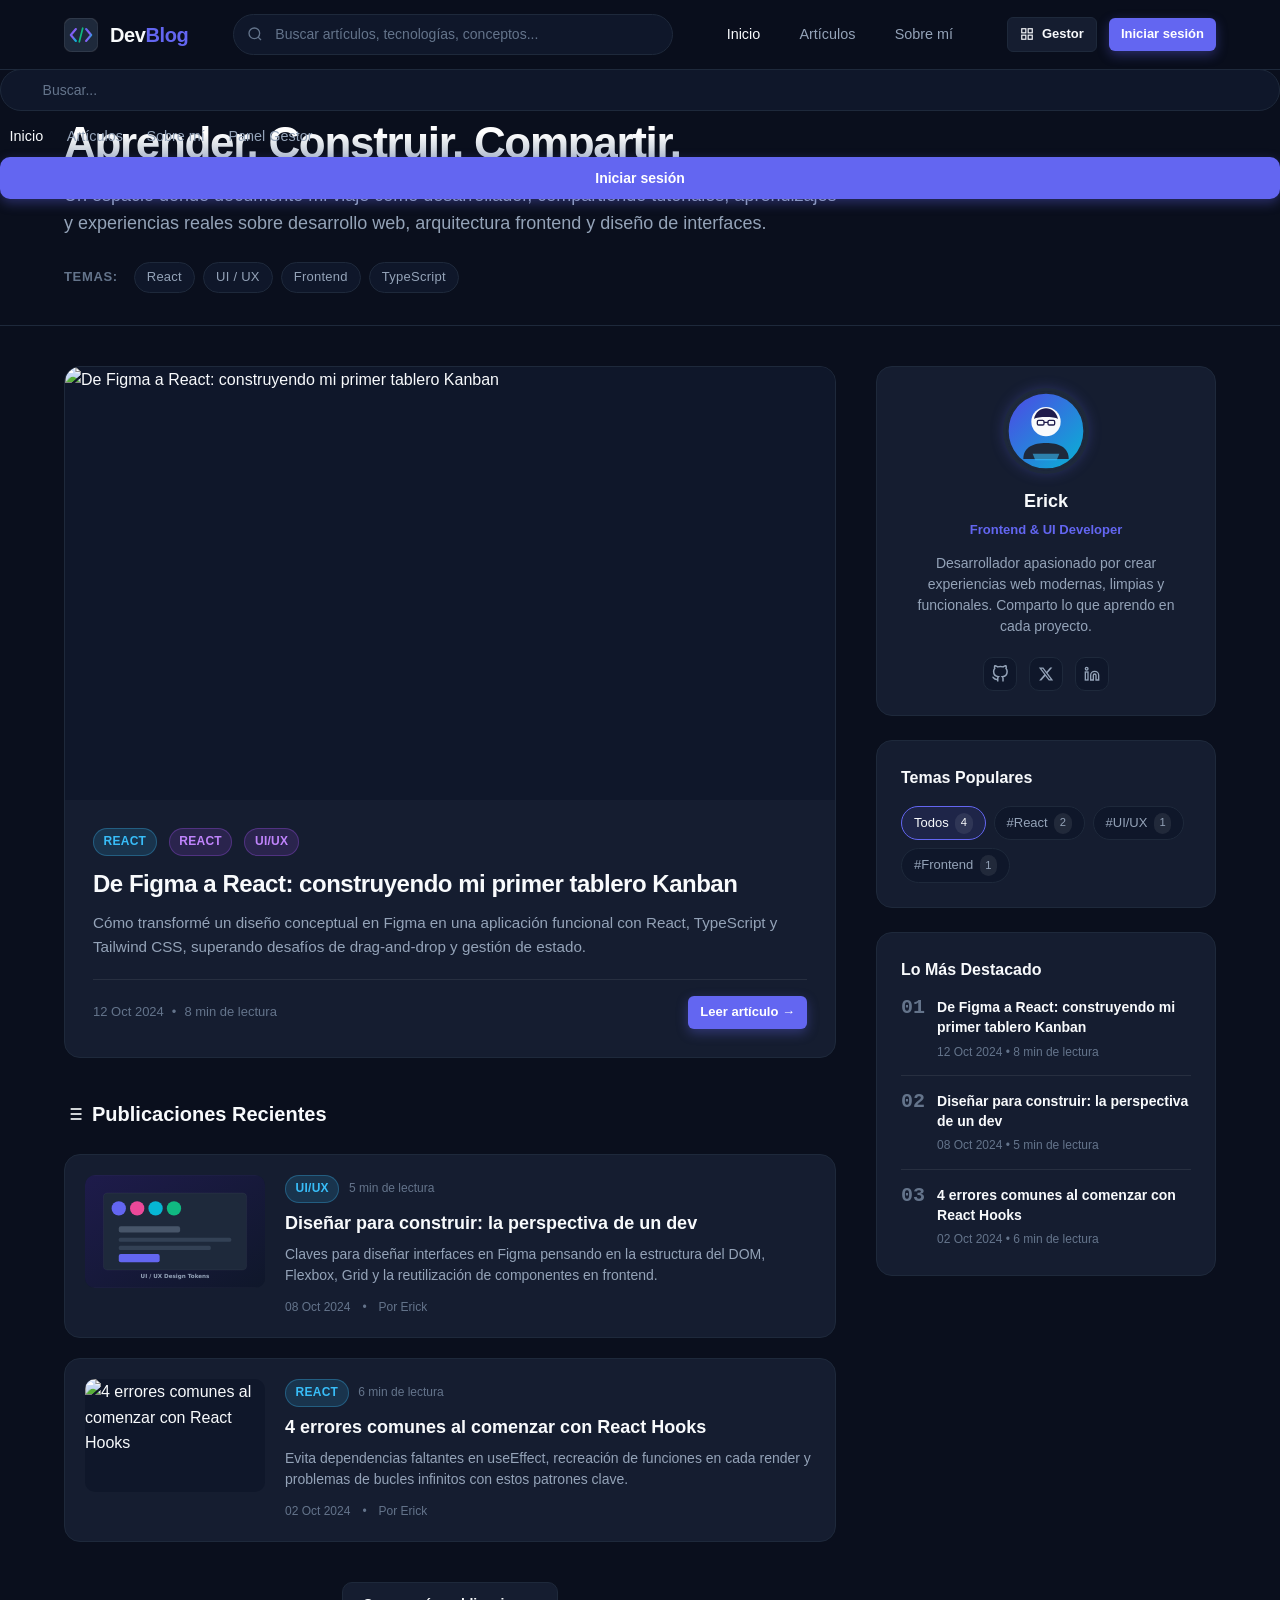
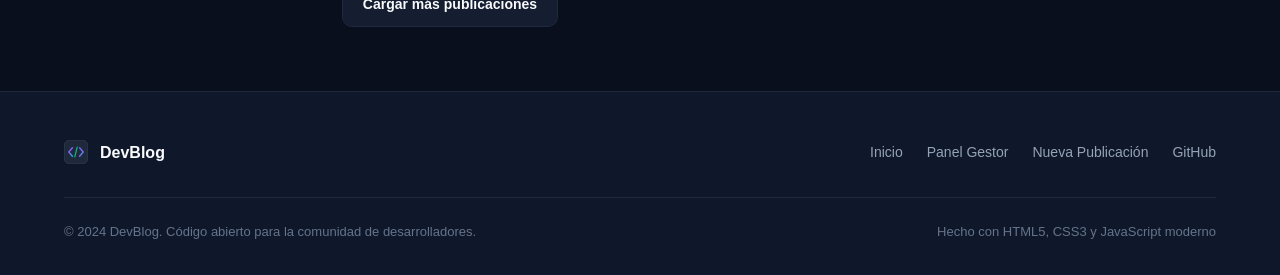
==== index.html @ f9d72a61 "feat: maquetado completo en HTML, CSS y JS de DevBlog (Feed, Post Detalle, Gestor Admin, Editor y Mo" ====
<!DOCTYPE html>
<html lang="es">
<head>
  <meta charset="UTF-8">
  <meta name="viewport" content="width=device-width, initial-scale=1.0">
  <title>DevBlog — Aprender. Construir. Compartir.</title>
  <meta name="description" content="Blog sobre desarrollo web moderno, React, UI/UX, TypeScript, CSS y tecnología.">
  <link rel="icon" type="image/svg+xml" href="assets/images/logo.svg">
  
  <!-- Estilos del Sistema de Diseño -->
  <link rel="stylesheet" href="css/style.css">
  <link rel="stylesheet" href="css/components.css">
  <link rel="stylesheet" href="css/blog.css">
</head>
<body>

  <!-- ==========================================================================
       HEADER / NAVEGACIÓN PRINCIPAL
       ========================================================================== -->
  <header class="site-header">
    <div class="container header-inner">
      <!-- Logo de DevBlog -->
      <a href="index.html" class="brand-logo">
        <img src="assets/images/logo.svg" alt="DevBlog Logo" class="brand-icon">
        <span class="brand-name">Dev<span class="brand-dot">Blog</span></span>
      </a>

      <!-- Barra de búsqueda central -->
      <div class="header-search">
        <div class="search-input-wrapper">
          <svg class="search-icon" width="16" height="16" viewBox="0 0 24 24" fill="none" stroke="currentColor" stroke-width="2">
            <circle cx="11" cy="11" r="8"></circle>
            <line x1="21" y1="21" x2="16.65" y2="16.65"></line>
          </svg>
          <input type="text" id="global-search" class="search-input" placeholder="Buscar artículos, tecnologías, conceptos...">
        </div>
      </div>

      <!-- Navegación & Acciones -->
      <nav class="header-nav">
        <a href="index.html" class="nav-link active">Inicio</a>
        <a href="#articulos" class="nav-link">Artículos</a>
        <a href="#sobre-mi" class="nav-link">Sobre mí</a>
      </nav>

      <div class="nav-cta">
        <a href="admin.html" class="btn btn-secondary btn-sm" title="Panel de Administración">
          <svg width="14" height="14" viewBox="0 0 24 24" fill="none" stroke="currentColor" stroke-width="2">
            <rect x="3" y="3" width="7" height="7"></rect>
            <rect x="14" y="3" width="7" height="7"></rect>
            <rect x="14" y="14" width="7" height="7"></rect>
            <rect x="3" y="14" width="7" height="7"></rect>
          </svg>
          <span>Gestor</span>
        </a>
        <button class="btn btn-primary btn-sm" onclick="openModal('auth-login-modal')">
          Iniciar sesión
        </button>
      </div>

      <!-- Botón móvil -->
      <button class="mobile-menu-btn" aria-label="Abrir menú">
        <svg width="24" height="24" viewBox="0 0 24 24" fill="none" stroke="currentColor" stroke-width="2">
          <line x1="3" y1="12" x2="21" y2="12"></line>
          <line x1="3" y1="6" x2="21" y2="6"></line>
          <line x1="3" y1="18" x2="21" y2="18"></line>
        </svg>
      </button>
    </div>

    <!-- Menú desplegable para móviles -->
    <div class="mobile-drawer">
      <div class="search-input-wrapper" style="margin-bottom: 0.75rem;">
        <input type="text" class="search-input" placeholder="Buscar...">
      </div>
      <a href="index.html" class="nav-link active">Inicio</a>
      <a href="#articulos" class="nav-link">Artículos</a>
      <a href="#sobre-mi" class="nav-link">Sobre mí</a>
      <a href="admin.html" class="nav-link">Panel Gestor</a>
      <button class="btn btn-primary" onclick="openModal('auth-login-modal')" style="width: 100%; margin-top: 0.5rem;">
        Iniciar sesión
      </button>
    </div>
  </header>

  <!-- ==========================================================================
       HERO BANNER
       ========================================================================== -->
  <section class="hero-section">
    <div class="container">
      <div class="hero-content">
        <h1 class="hero-title">Aprender. Construir. Compartir.</h1>
        <p class="hero-description">
          Un espacio donde documento mi viaje como desarrollador, compartiendo tutoriales, aprendizajes y experiencias reales sobre desarrollo web, arquitectura frontend y diseño de interfaces.
        </p>

        <!-- Filtros rápidos por tecnología -->
        <div class="hero-topics">
          <span class="hero-topics-label">Temas:</span>
          <button class="badge badge-tag hero-topic-btn" data-topic="React" onclick="filterByTopic('React')">React</button>
          <button class="badge badge-tag hero-topic-btn" data-topic="UI/UX" onclick="filterByTopic('UI/UX')">UI / UX</button>
          <button class="badge badge-tag hero-topic-btn" data-topic="Frontend" onclick="filterByTopic('Frontend')">Frontend</button>
          <button class="badge badge-tag hero-topic-btn" data-topic="TypeScript" onclick="filterByTopic('TypeScript')">TypeScript</button>
        </div>
      </div>
    </div>
  </section>

  <!-- ==========================================================================
       CONTENIDO PRINCIPAL: FEED Y SIDEBAR (2 COLUMNAS)
       ========================================================================== -->
  <main class="container">
    <div class="blog-layout">
      <!-- Columna Principal de Artículos -->
      <section class="blog-main" id="articulos">
        <!-- Contenedor del Artículo Destacado (Inyectado por JS) -->
        <div id="featured-container"></div>

        <!-- Encabezado de la lista -->
        <div class="section-header-row">
          <h2 class="section-title">
            <svg width="20" height="20" viewBox="0 0 24 24" fill="none" stroke="currentColor" stroke-width="2">
              <line x1="8" y1="6" x2="21" y2="6"></line>
              <line x1="8" y1="12" x2="21" y2="12"></line>
              <line x1="8" y1="18" x2="21" y2="18"></line>
              <line x1="3" y1="6" x2="3.01" y2="6"></line>
              <line x1="3" y1="12" x2="3.01" y2="12"></line>
              <line x1="3" y1="18" x2="3.01" y2="18"></line>
            </svg>
            Publicaciones Recientes
          </h2>
        </div>

        <!-- Grilla de Artículos (Inyectado por JS desde BlogStore) -->
        <div class="posts-grid" id="posts-container">
          <!-- Renderizado dinámico -->
        </div>

        <!-- Botón para cargar más -->
        <div class="load-more-wrapper">
          <button class="btn btn-secondary" id="btn-load-more">
            Cargar más publicaciones
          </button>
        </div>
      </section>

      <!-- Sidebar Lateral -->
      <aside class="sidebar">
        <!-- Tarjeta de Perfil / Sobre el Autor -->
        <div class="card author-card" id="sobre-mi">
          <div class="author-avatar-wrapper">
            <img src="assets/images/avatar.svg" alt="Avatar de Erick" class="author-avatar">
          </div>
          <h3 class="author-name">Erick</h3>
          <span class="author-role">Frontend & UI Developer</span>
          <p class="author-bio">
            Desarrollador apasionado por crear experiencias web modernas, limpias y funcionales. Comparto lo que aprendo en cada proyecto.
          </p>
          <div class="author-socials">
            <a href="https://github.com/Z3K-Erick" target="_blank" rel="noopener" class="social-link" title="GitHub">
              <svg width="18" height="18" viewBox="0 0 24 24" fill="none" stroke="currentColor" stroke-width="2">
                <path d="M9 19c-5 1.5-5-2.5-7-3m14 6v-3.87a3.37 3.37 0 0 0-.94-2.61c3.14-.35 6.44-1.54 6.44-7A5.44 5.44 0 0 0 20 4.77 5.07 5.07 0 0 0 19.91 1S18.73.65 16 2.48a13.38 13.38 0 0 0-7 0C6.27.65 5.09 1 5.09 1A5.07 5.07 0 0 0 5 4.77a5.44 5.44 0 0 0-1.5 3.78c0 5.42 3.3 6.61 6.44 7A3.37 3.37 0 0 0 9 18.13V22"></path>
              </svg>
            </a>
            <a href="https://twitter.com" target="_blank" rel="noopener" class="social-link" title="Twitter / X">
              <svg width="16" height="16" viewBox="0 0 24 24" fill="currentColor">
                <path d="M18.244 2.25h3.308l-7.227 8.26 8.502 11.24H16.17l-5.214-6.817L4.99 21.75H1.68l7.73-8.835L1.254 2.25H8.08l4.713 6.231zm-1.161 17.52h1.833L7.084 4.126H5.117z"/>
              </svg>
            </a>
            <a href="https://linkedin.com" target="_blank" rel="noopener" class="social-link" title="LinkedIn">
              <svg width="16" height="16" viewBox="0 0 24 24" fill="none" stroke="currentColor" stroke-width="2">
                <path d="M16 8a6 6 0 0 1 6 6v7h-4v-7a2 2 0 0 0-2-2 2 2 0 0 0-2 2v7h-4v-7a6 6 0 0 1 6-6z"></path>
                <rect x="2" y="9" width="4" height="12"></rect>
                <circle cx="4" cy="4" r="2"></circle>
              </svg>
            </a>
          </div>
        </div>

        <!-- Tarjeta de Temas Populares -->
        <div class="card">
          <h3 class="section-title" style="font-size: 1rem; margin-bottom: 1rem;">
            Temas Populares
          </h3>
          <div class="tag-cloud" id="popular-tags-cloud">
            <!-- Inyectado por JS -->
          </div>
        </div>

        <!-- Tarjeta de Posts Más Leídos -->
        <div class="card">
          <h3 class="section-title" style="font-size: 1rem; margin-bottom: 1rem;">
            Lo Más Destacado
          </h3>
          <div class="popular-list" id="popular-posts-list">
            <!-- Inyectado por JS -->
          </div>
        </div>
      </aside>
    </div>
  </main>

  <!-- ==========================================================================
       MODAL: INICIAR SESIÓN (Top right en mockup)
       ========================================================================== -->
  <div class="modal-overlay" id="auth-login-modal">
    <div class="modal-card">
      <div class="modal-header">
        <h3 class="modal-title">
          <svg width="18" height="18" viewBox="0 0 24 24" fill="none" stroke="currentColor" stroke-width="2">
            <path d="M20 21v-2a4 4 0 0 0-4-4H8a4 4 0 0 0-4 4v2"></path>
            <circle cx="12" cy="7" r="4"></circle>
          </svg>
          Iniciar Sesión
        </h3>
        <button class="modal-close" data-close-modal aria-label="Cerrar">✕</button>
      </div>
      <form onsubmit="event.preventDefault(); showToast('Sesión iniciada como Erick', 'success'); closeModal('auth-login-modal');">
        <div class="modal-body">
          <div class="form-group">
            <label class="form-label" for="login-email">Correo Electrónico</label>
            <input type="email" id="login-email" class="form-input" placeholder="tu@email.com" value="erick@devblog.io" required>
          </div>
          <div class="form-group">
            <label class="form-label" for="login-pass">Contraseña</label>
            <input type="password" id="login-pass" class="form-input" placeholder="••••••••" value="password123" required>
          </div>
        </div>
        <div class="modal-footer">
          <button type="button" class="btn btn-ghost" data-close-modal>Cancelar</button>
          <button type="submit" class="btn btn-primary">Ingresar al Blog</button>
        </div>
      </form>
    </div>
  </div>

  <!-- ==========================================================================
       FOOTER
       ========================================================================== -->
  <footer class="site-footer">
    <div class="container footer-inner">
      <div class="footer-top">
        <div class="footer-brand">
          <img src="assets/images/logo.svg" alt="DevBlog Logo" width="24" height="24">
          <span>DevBlog</span>
        </div>
        <div class="footer-links">
          <a href="index.html">Inicio</a>
          <a href="admin.html">Panel Gestor</a>
          <a href="editor.html">Nueva Publicación</a>
          <a href="https://github.com/Z3K-Erick/DevBlog" target="_blank" rel="noopener">GitHub</a>
        </div>
      </div>
      <div class="footer-bottom">
        <span>© 2024 DevBlog. Código abierto para la comunidad de desarrolladores.</span>
        <span>Hecho con HTML5, CSS3 y JavaScript moderno</span>
      </div>
    </div>
  </footer>

  <!-- Scripts -->
  <script src="js/store.js"></script>
  <script src="js/main.js"></script>
</body>
</html>
---- css/style.css ----
/* ==========================================================================
   DevBlog - Global Styles & Design System
   Inspirado en el diseño Figma de DevBlog (Dark UI moderno para desarrolladores)
   ========================================================================== */

:root {
  /* Paleta de colores Dark Theme (Figma) */
  --bg-body: #0a0f1d;
  --bg-surface: #0f172a;
  --bg-card: #151d30;
  --bg-card-hover: #1c263f;
  --bg-card-subtle: #111827;
  --bg-input: #0b1120;

  /* Bordes y separadores */
  --border-color: #1e293b;
  --border-subtle: rgba(255, 255, 255, 0.08);
  --border-focus: #6366f1;

  /* Tipografía y textos */
  --text-primary: #f8fafc;
  --text-secondary: #94a3b8;
  --text-muted: #64748b;
  --text-disabled: #475569;

  /* Acentos de marca */
  --primary: #6366f1;           /* Indigo vibrante */
  --primary-hover: #4f46e5;
  --primary-gradient: linear-gradient(135deg, #6366f1 0%, #8b5cf6 50%, #06b6d4 100%);
  --primary-subtle: rgba(99, 102, 241, 0.12);
  --primary-glow: rgba(99, 102, 241, 0.25);

  /* Acentos complementarios */
  --accent-cyan: #06b6d4;
  --accent-emerald: #10b981;
  --accent-amber: #f59e0b;
  --accent-rose: #f43f5e;
  --accent-purple: #a855f7;

  /* Sombras y elevaciones */
  --shadow-sm: 0 1px 2px 0 rgba(0, 0, 0, 0.4);
  --shadow-md: 0 4px 6px -1px rgba(0, 0, 0, 0.5), 0 2px 4px -2px rgba(0, 0, 0, 0.5);
  --shadow-lg: 0 10px 15px -3px rgba(0, 0, 0, 0.6), 0 4px 6px -4px rgba(0, 0, 0, 0.6);
  --shadow-glow: 0 0 25px -5px rgba(99, 102, 241, 0.3);

  /* Radios */
  --radius-sm: 6px;
  --radius-md: 10px;
  --radius-lg: 16px;
  --radius-full: 9999px;

  /* Transiciones */
  --transition: all 0.2s cubic-bezier(0.4, 0, 0.2, 1);
  --transition-slow: all 0.3s cubic-bezier(0.4, 0, 0.2, 1);

  /* Layout */
  --max-width: 1200px;
  --header-height: 70px;
  --font-sans: 'Inter', -apple-system, BlinkMacSystemFont, 'Segoe UI', Roboto, Helvetica, Arial, sans-serif;
  --font-mono: 'JetBrains Mono', 'Fira Code', Menlo, Consolas, monospace;
}

/* Reset básico */
*, *::before, *::after {
  box-sizing: border-box;
  margin: 0;
  padding: 0;
}

html {
  font-size: 16px;
  scroll-behavior: smooth;
  -webkit-font-smoothing: antialiased;
  -moz-osx-font-smoothing: grayscale;
}

body {
  min-height: 100vh;
  background-color: var(--bg-body);
  color: var(--text-primary);
  font-family: var(--font-sans);
  line-height: 1.6;
  display: flex;
  flex-direction: column;
  overflow-x: hidden;
}

/* Enlaces */
a {
  color: inherit;
  text-decoration: none;
  transition: var(--transition);
}

a:hover {
  color: var(--primary);
}

img, svg {
  display: block;
  max-width: 100%;
}

button, input, textarea, select {
  font: inherit;
  color: inherit;
  background: none;
  border: none;
  outline: none;
}

/* Contenedor principal */
.container {
  width: 100%;
  max-width: var(--max-width);
  margin-left: auto;
  margin-right: auto;
  padding-left: 1.5rem;
  padding-right: 1.5rem;
}

/* ==========================================================================
   HEADER / NAVBAR
   ========================================================================== */
.site-header {
  position: sticky;
  top: 0;
  z-index: 100;
  height: var(--header-height);
  background-color: rgba(10, 15, 29, 0.85);
  backdrop-filter: blur(12px);
  -webkit-backdrop-filter: blur(12px);
  border-bottom: 1px solid var(--border-color);
  transition: var(--transition);
}

.header-inner {
  display: flex;
  align-items: center;
  justify-content: space-between;
  height: 100%;
  gap: 1.5rem;
}

/* Logo */
.brand-logo {
  display: flex;
  align-items: center;
  gap: 0.75rem;
  font-weight: 700;
  font-size: 1.25rem;
  color: var(--text-primary);
  text-decoration: none;
}

.brand-icon {
  width: 34px;
  height: 34px;
}

.brand-name {
  letter-spacing: -0.02em;
}

.brand-dot {
  color: var(--primary);
}

/* Barra de búsqueda central en el header */
.header-search {
  flex: 1;
  max-width: 440px;
  position: relative;
}

.search-input-wrapper {
  position: relative;
  display: flex;
  align-items: center;
}

.search-icon {
  position: absolute;
  left: 14px;
  color: var(--text-muted);
  pointer-events: none;
}

.search-input {
  width: 100%;
  padding: 0.55rem 1rem 0.55rem 2.6rem;
  background-color: var(--bg-surface);
  border: 1px solid var(--border-color);
  border-radius: var(--radius-full);
  color: var(--text-primary);
  font-size: 0.875rem;
  transition: var(--transition);
}

.search-input:focus {
  border-color: var(--primary);
  background-color: var(--bg-card);
  box-shadow: 0 0 0 3px var(--primary-subtle);
}

.search-input::placeholder {
  color: var(--text-muted);
}

/* Navegación y acciones */
.header-nav {
  display: flex;
  align-items: center;
  gap: 1.25rem;
}

.nav-link {
  font-size: 0.9rem;
  font-weight: 500;
  color: var(--text-secondary);
  padding: 0.4rem 0.6rem;
  border-radius: var(--radius-sm);
}

.nav-link:hover, .nav-link.active {
  color: var(--text-primary);
}

.nav-cta {
  display: flex;
  align-items: center;
  gap: 0.75rem;
}

/* Menú móvil */
.mobile-menu-btn {
  display: none;
  background: transparent;
  color: var(--text-primary);
  cursor: pointer;
  padding: 0.4rem;
}

/* ==========================================================================
   FOOTER
   ========================================================================== */
.site-footer {
  margin-top: auto;
  border-top: 1px solid var(--border-color);
  background-color: var(--bg-surface);
  padding: 3rem 0 2rem;
  color: var(--text-secondary);
}

.footer-inner {
  display: flex;
  flex-direction: column;
  gap: 2rem;
}

.footer-top {
  display: flex;
  justify-content: space-between;
  align-items: center;
  flex-wrap: wrap;
  gap: 1.5rem;
}

.footer-brand {
  display: flex;
  align-items: center;
  gap: 0.75rem;
  font-weight: 700;
  color: var(--text-primary);
}

.footer-links {
  display: flex;
  gap: 1.5rem;
  font-size: 0.875rem;
}

.footer-bottom {
  display: flex;
  justify-content: space-between;
  align-items: center;
  padding-top: 1.5rem;
  border-top: 1px solid var(--border-subtle);
  font-size: 0.8125rem;
  color: var(--text-muted);
}

/* ==========================================================================
   RESPONSIVE NAVBAR
   ========================================================================== */
@media (max-width: 768px) {
  .header-search {
    display: none; /* Se oculta o se traslada a móvil */
  }

  .header-nav {
    display: none;
  }

  .mobile-menu-btn {
    display: block;
  }

  .mobile-drawer {
    display: none;
    position: fixed;
    top: var(--header-height);
    left: 0;
    right: 0;
    background-color: var(--bg-surface);
    border-bottom: 1px solid var(--border-color);
    padding: 1.5rem;
    flex-direction: column;
    gap: 1rem;
    box-shadow: var(--shadow-lg);
  }

  .mobile-drawer.is-open {
    display: flex;
  }
}
---- css/components.css ----
/* ==========================================================================
   DevBlog - UI Components
   Botones, Badges, Modales, Tarjetas, Formularios y Tablas
   ========================================================================== */

/* ==========================================================================
   BOTONES
   ========================================================================== */
.btn {
  display: inline-flex;
  align-items: center;
  justify-content: center;
  gap: 0.5rem;
  padding: 0.625rem 1.25rem;
  border-radius: var(--radius-md);
  font-size: 0.875rem;
  font-weight: 600;
  cursor: pointer;
  white-space: nowrap;
  user-select: none;
  transition: var(--transition);
  text-decoration: none;
}

.btn:active {
  transform: translateY(1px);
}

.btn:disabled, .btn.disabled {
  opacity: 0.5;
  cursor: not-allowed;
  pointer-events: none;
}

/* Primario (Indigo / Púrpura Figma) */
.btn-primary {
  background: var(--primary);
  color: #ffffff;
  box-shadow: 0 4px 12px rgba(99, 102, 241, 0.35);
}

.btn-primary:hover {
  background: var(--primary-hover);
  color: #ffffff;
  box-shadow: 0 6px 16px rgba(99, 102, 241, 0.5);
}

/* Secundario / Superficie */
.btn-secondary {
  background: var(--bg-card);
  color: var(--text-primary);
  border: 1px solid var(--border-color);
}

.btn-secondary:hover {
  background: var(--bg-card-hover);
  border-color: var(--text-muted);
}

/* Fantasma / Ghost */
.btn-ghost {
  background: transparent;
  color: var(--text-secondary);
}

.btn-ghost:hover {
  background: rgba(255, 255, 255, 0.05);
  color: var(--text-primary);
}

/* Peligro / Eliminar */
.btn-danger {
  background: #dc2626;
  color: #ffffff;
}

.btn-danger:hover {
  background: #b91c1c;
  box-shadow: 0 4px 12px rgba(220, 38, 38, 0.3);
}

/* Tamaños */
.btn-sm {
  padding: 0.375rem 0.75rem;
  font-size: 0.8125rem;
  border-radius: var(--radius-sm);
}

.btn-lg {
  padding: 0.875rem 1.75rem;
  font-size: 1rem;
  border-radius: var(--radius-md);
}

.btn-icon {
  width: 36px;
  height: 36px;
  padding: 0;
  border-radius: var(--radius-md);
}

/* ==========================================================================
   BADGES & CHIPS
   ========================================================================== */
.badge {
  display: inline-flex;
  align-items: center;
  gap: 0.35rem;
  padding: 0.2rem 0.6rem;
  border-radius: var(--radius-full);
  font-size: 0.75rem;
  font-weight: 600;
  letter-spacing: 0.02em;
  text-transform: uppercase;
}

.badge-react {
  background: rgba(56, 189, 248, 0.15);
  color: #38bdf8;
  border: 1px solid rgba(56, 189, 248, 0.3);
}

.badge-ui {
  background: rgba(168, 85, 247, 0.15);
  color: #c084fc;
  border: 1px solid rgba(168, 85, 247, 0.3);
}

.badge-frontend {
  background: rgba(16, 185, 129, 0.15);
  color: #34d399;
  border: 1px solid rgba(16, 185, 129, 0.3);
}

.badge-tag {
  background: var(--bg-surface);
  color: var(--text-secondary);
  border: 1px solid var(--border-color);
  text-transform: none;
  font-weight: 500;
  font-size: 0.8125rem;
  padding: 0.25rem 0.75rem;
  transition: var(--transition);
}

.badge-tag:hover {
  color: var(--text-primary);
  border-color: var(--primary);
  background: var(--primary-subtle);
}

/* Estados de publicación */
.status-pill {
  display: inline-flex;
  align-items: center;
  gap: 0.375rem;
  padding: 0.2rem 0.625rem;
  border-radius: var(--radius-full);
  font-size: 0.75rem;
  font-weight: 600;
}

.status-pill::before {
  content: '';
  width: 6px;
  height: 6px;
  border-radius: 50%;
}

.status-published {
  background: rgba(16, 185, 129, 0.12);
  color: #34d399;
  border: 1px solid rgba(16, 185, 129, 0.25);
}

.status-published::before {
  background: #10b981;
}

.status-draft {
  background: rgba(245, 158, 11, 0.12);
  color: #fbbf24;
  border: 1px solid rgba(245, 158, 11, 0.25);
}

.status-draft::before {
  background: #f59e0b;
}

/* ==========================================================================
   FORM CONTROLS & INPUTS
   ========================================================================== */
.form-group {
  display: flex;
  flex-direction: column;
  gap: 0.5rem;
  margin-bottom: 1.25rem;
}

.form-label {
  font-size: 0.875rem;
  font-weight: 600;
  color: var(--text-primary);
}

.form-input, .form-select, .form-textarea {
  width: 100%;
  padding: 0.65rem 0.875rem;
  background-color: var(--bg-surface);
  border: 1px solid var(--border-color);
  border-radius: var(--radius-md);
  color: var(--text-primary);
  font-size: 0.875rem;
  transition: var(--transition);
}

.form-input:focus, .form-select:focus, .form-textarea:focus {
  border-color: var(--primary);
  background-color: var(--bg-input);
  box-shadow: 0 0 0 3px var(--primary-subtle);
}

.form-input::placeholder, .form-textarea::placeholder {
  color: var(--text-muted);
}

.form-hint {
  font-size: 0.75rem;
  color: var(--text-muted);
}

.form-row {
  display: grid;
  grid-template-columns: repeat(auto-fit, minmax(240px, 1fr));
  gap: 1rem;
}

/* Selector estilizado */
.form-select {
  appearance: none;
  background-image: url("data:image/svg+xml;charset=UTF-8,%3csvg xmlns='http://www.w3.org/2000/svg' viewBox='0 0 24 24' fill='none' stroke='%2394a3b8' stroke-width='2' stroke-linecap='round' stroke-linejoin='round'%3e%3cpolyline points='6 9 12 15 18 9'%3e%3c/polyline%3e%3c/svg%3e");
  background-repeat: no-repeat;
  background-position: right 0.75rem center;
  background-size: 1rem;
  padding-right: 2.5rem;
}

/* ==========================================================================
   CARDS BASE
   ========================================================================== */
.card {
  background-color: var(--bg-card);
  border: 1px solid var(--border-color);
  border-radius: var(--radius-lg);
  padding: 1.5rem;
  transition: var(--transition);
}

.card-hover:hover {
  transform: translateY(-2px);
  border-color: rgba(99, 102, 241, 0.4);
  box-shadow: var(--shadow-lg), var(--shadow-glow);
}

/* ==========================================================================
   MODALES (Top Right en Figma: Confirmación & Login)
   ========================================================================== */
.modal-overlay {
  position: fixed;
  inset: 0;
  background: rgba(0, 0, 0, 0.75);
  backdrop-filter: blur(6px);
  -webkit-backdrop-filter: blur(6px);
  display: flex;
  align-items: center;
  justify-content: center;
  z-index: 1000;
  opacity: 0;
  visibility: hidden;
  transition: opacity 0.25s ease, visibility 0.25s ease;
  padding: 1rem;
}

.modal-overlay.active {
  opacity: 1;
  visibility: visible;
}

.modal-card {
  background-color: #121929;
  border: 1px solid var(--border-color);
  border-radius: var(--radius-lg);
  width: 100%;
  max-width: 440px;
  box-shadow: 0 20px 25px -5px rgba(0, 0, 0, 0.7), 0 8px 10px -6px rgba(0, 0, 0, 0.7);
  transform: scale(0.95);
  transition: transform 0.25s cubic-bezier(0.34, 1.56, 0.64, 1);
  overflow: hidden;
}

.modal-overlay.active .modal-card {
  transform: scale(1);
}

.modal-header {
  display: flex;
  align-items: center;
  justify-content: space-between;
  padding: 1.25rem 1.5rem;
  border-bottom: 1px solid var(--border-color);
}

.modal-title {
  font-size: 1.125rem;
  font-weight: 700;
  color: var(--text-primary);
  display: flex;
  align-items: center;
  gap: 0.5rem;
}

.modal-close {
  background: transparent;
  color: var(--text-muted);
  cursor: pointer;
  padding: 0.25rem;
  border-radius: var(--radius-sm);
  display: flex;
  align-items: center;
  justify-content: center;
  transition: var(--transition);
}

.modal-close:hover {
  color: var(--text-primary);
  background: rgba(255, 255, 255, 0.05);
}

.modal-body {
  padding: 1.5rem;
  color: var(--text-secondary);
  font-size: 0.875rem;
  line-height: 1.5;
}

.modal-footer {
  display: flex;
  align-items: center;
  justify-content: flex-end;
  gap: 0.75rem;
  padding: 1rem 1.5rem;
  background-color: var(--bg-surface);
  border-top: 1px solid var(--border-color);
}

/* Modal de Peligro / Advertencia */
.modal-danger-icon {
  width: 44px;
  height: 44px;
  border-radius: var(--radius-full);
  background: rgba(239, 68, 68, 0.15);
  color: #ef4444;
  display: flex;
  align-items: center;
  justify-content: center;
  margin-bottom: 1rem;
}

/* ==========================================================================
   TOAST NOTIFICATION
   ========================================================================== */
.toast-container {
  position: fixed;
  bottom: 1.5rem;
  right: 1.5rem;
  z-index: 1100;
  display: flex;
  flex-direction: column;
  gap: 0.5rem;
  pointer-events: none;
}

.toast {
  pointer-events: auto;
  min-width: 280px;
  max-width: 400px;
  background: #1e293b;
  border: 1px solid var(--border-color);
  border-left: 4px solid var(--primary);
  padding: 0.75rem 1rem;
  border-radius: var(--radius-md);
  color: var(--text-primary);
  font-size: 0.875rem;
  box-shadow: var(--shadow-lg);
  display: flex;
  align-items: center;
  justify-content: space-between;
  gap: 0.75rem;
  animation: slideInToast 0.3s cubic-bezier(0.16, 1, 0.3, 1);
}

.toast.toast-success {
  border-left-color: var(--accent-emerald);
}

.toast.toast-error {
  border-left-color: var(--accent-rose);
}

@keyframes slideInToast {
  from {
    opacity: 0;
    transform: translateY(20px);
  }
  to {
    opacity: 1;
    transform: translateY(0);
  }
}
---- css/blog.css ----
/* ==========================================================================
   DevBlog - Blog & Post Specific Styles
   Maquetado fiel a las vistas Home y Detalle del Figma
   ========================================================================== */

/* ==========================================================================
   HERO SECTION (HOME)
   ========================================================================== */
.hero-section {
  padding: 3rem 0 2rem;
  border-bottom: 1px solid var(--border-color);
  margin-bottom: 2.5rem;
}

.hero-content {
  max-width: 780px;
}

.hero-title {
  font-size: clamp(2rem, 4vw, 2.75rem);
  font-weight: 800;
  line-height: 1.15;
  letter-spacing: -0.03em;
  margin-bottom: 0.75rem;
  background: linear-gradient(180deg, #ffffff 30%, #94a3b8 100%);
  -webkit-background-clip: text;
  -webkit-text-fill-color: transparent;
}

.hero-description {
  font-size: 1.125rem;
  color: var(--text-secondary);
  line-height: 1.6;
  margin-bottom: 1.5rem;
}

.hero-topics {
  display: flex;
  align-items: center;
  flex-wrap: wrap;
  gap: 0.5rem;
}

.hero-topics-label {
  font-size: 0.8125rem;
  font-weight: 600;
  color: var(--text-muted);
  text-transform: uppercase;
  letter-spacing: 0.05em;
  margin-right: 0.5rem;
}

/* ==========================================================================
   LAYOUT DEL FEED (2 COLUMNAS)
   ========================================================================== */
.blog-layout {
  display: grid;
  grid-template-columns: 1fr;
  gap: 2.5rem;
  margin-bottom: 4rem;
}

@media (min-width: 992px) {
  .blog-layout {
    grid-template-columns: 1fr 340px;
  }
}

.blog-main {
  min-width: 0; /* Previene desbordamiento flex/grid */
}

/* ==========================================================================
   ARTÍCULO DESTACADO (FEATURED CARD)
   ========================================================================== */
.featured-card {
  background-color: var(--bg-card);
  border: 1px solid var(--border-color);
  border-radius: var(--radius-lg);
  overflow: hidden;
  margin-bottom: 2.5rem;
  transition: var(--transition);
  display: flex;
  flex-direction: column;
}

.featured-card:hover {
  border-color: rgba(99, 102, 241, 0.4);
  box-shadow: var(--shadow-lg), var(--shadow-glow);
}

.featured-cover-wrapper {
  position: relative;
  width: 100%;
  aspect-ratio: 16 / 9;
  background-color: var(--bg-surface);
  overflow: hidden;
}

.featured-cover-img {
  width: 100%;
  height: 100%;
  object-fit: cover;
  transition: transform 0.4s ease;
}

.featured-card:hover .featured-cover-img {
  transform: scale(1.02);
}

.featured-body {
  padding: 1.75rem;
}

.featured-meta {
  display: flex;
  align-items: center;
  gap: 0.75rem;
  margin-bottom: 0.75rem;
  flex-wrap: wrap;
}

.featured-title {
  font-size: 1.5rem;
  font-weight: 700;
  line-height: 1.3;
  margin-bottom: 0.75rem;
  letter-spacing: -0.02em;
}

.featured-excerpt {
  color: var(--text-secondary);
  font-size: 0.95rem;
  line-height: 1.6;
  margin-bottom: 1.25rem;
  display: -webkit-box;
  -webkit-line-clamp: 3;
  -webkit-box-orient: vertical;
  overflow: hidden;
}

.featured-footer {
  display: flex;
  align-items: center;
  justify-content: space-between;
  padding-top: 1rem;
  border-top: 1px solid var(--border-subtle);
  font-size: 0.8125rem;
  color: var(--text-muted);
}

/* ==========================================================================
   LISTA Y GRILLA DE PUBLICACIONES
   ========================================================================== */
.section-header-row {
  display: flex;
  align-items: center;
  justify-content: space-between;
  margin-bottom: 1.5rem;
}

.section-title {
  font-size: 1.25rem;
  font-weight: 700;
  color: var(--text-primary);
  display: flex;
  align-items: center;
  gap: 0.5rem;
}

.posts-grid {
  display: flex;
  flex-direction: column;
  gap: 1.25rem;
}

/* Tarjeta individual de post en el feed */
.post-card {
  display: grid;
  grid-template-columns: 1fr;
  gap: 1.25rem;
  background-color: var(--bg-card);
  border: 1px solid var(--border-color);
  border-radius: var(--radius-lg);
  padding: 1.25rem;
  transition: var(--transition);
}

@media (min-width: 576px) {
  .post-card {
    grid-template-columns: 180px 1fr;
  }
}

.post-card:hover {
  background-color: var(--bg-card-hover);
  border-color: rgba(99, 102, 241, 0.4);
  transform: translateY(-2px);
  box-shadow: var(--shadow-md);
}

.post-thumb-wrapper {
  position: relative;
  aspect-ratio: 16 / 10;
  border-radius: var(--radius-md);
  overflow: hidden;
  background-color: var(--bg-surface);
}

.post-thumb-img {
  width: 100%;
  height: 100%;
  object-fit: cover;
}

.post-card-content {
  display: flex;
  flex-direction: column;
  justify-content: space-between;
}

.post-card-meta {
  display: flex;
  align-items: center;
  gap: 0.6rem;
  margin-bottom: 0.5rem;
}

.post-card-title {
  font-size: 1.125rem;
  font-weight: 600;
  line-height: 1.4;
  margin-bottom: 0.5rem;
  color: var(--text-primary);
}

.post-card-excerpt {
  font-size: 0.875rem;
  color: var(--text-secondary);
  line-height: 1.5;
  margin-bottom: 0.75rem;
  display: -webkit-box;
  -webkit-line-clamp: 2;
  -webkit-box-orient: vertical;
  overflow: hidden;
}

.post-card-footer {
  display: flex;
  align-items: center;
  gap: 0.75rem;
  font-size: 0.75rem;
  color: var(--text-muted);
}

.load-more-wrapper {
  text-align: center;
  margin-top: 2.5rem;
}

/* ==========================================================================
   SIDEBAR (PERFIL, CATEGORÍAS, DESTACADOS)
   ========================================================================== */
.sidebar {
  display: flex;
  flex-direction: column;
  gap: 1.5rem;
}

/* Bio Card */
.author-card {
  text-align: center;
  display: flex;
  flex-direction: column;
  align-items: center;
}

.author-avatar-wrapper {
  position: relative;
  width: 80px;
  height: 80px;
  margin-bottom: 1rem;
}

.author-avatar {
  width: 100%;
  height: 100%;
  border-radius: 50%;
  object-fit: cover;
  box-shadow: 0 0 0 3px var(--border-color), 0 0 15px rgba(99, 102, 241, 0.4);
}

.author-name {
  font-size: 1.125rem;
  font-weight: 700;
  margin-bottom: 0.25rem;
}

.author-role {
  font-size: 0.8125rem;
  color: var(--primary);
  font-weight: 600;
  margin-bottom: 0.75rem;
}

.author-bio {
  font-size: 0.875rem;
  color: var(--text-secondary);
  line-height: 1.5;
  margin-bottom: 1.25rem;
}

.author-socials {
  display: flex;
  gap: 0.75rem;
}

.social-link {
  display: flex;
  align-items: center;
  justify-content: center;
  width: 34px;
  height: 34px;
  border-radius: var(--radius-md);
  background-color: var(--bg-surface);
  border: 1px solid var(--border-color);
  color: var(--text-secondary);
  transition: var(--transition);
}

.social-link:hover {
  color: var(--text-primary);
  border-color: var(--primary);
  background: var(--primary-subtle);
  transform: translateY(-2px);
}

/* Categorías populares */
.tag-cloud {
  display: flex;
  flex-wrap: wrap;
  gap: 0.5rem;
}

.tag-pill {
  display: inline-flex;
  align-items: center;
  gap: 0.4rem;
  padding: 0.35rem 0.75rem;
  border-radius: var(--radius-full);
  background-color: var(--bg-surface);
  border: 1px solid var(--border-color);
  color: var(--text-secondary);
  font-size: 0.8125rem;
  cursor: pointer;
  transition: var(--transition);
}

.tag-pill:hover, .tag-pill.active {
  background: var(--primary-subtle);
  border-color: var(--primary);
  color: var(--text-primary);
}

.tag-count {
  font-size: 0.7rem;
  background: rgba(255, 255, 255, 0.08);
  padding: 0.1rem 0.35rem;
  border-radius: var(--radius-full);
}

/* Lista miniatura de artículos populares */
.popular-list {
  display: flex;
  flex-direction: column;
  gap: 1rem;
}

.popular-item {
  display: flex;
  align-items: flex-start;
  gap: 0.75rem;
  padding-bottom: 0.75rem;
  border-bottom: 1px solid var(--border-subtle);
}

.popular-item:last-child {
  border-bottom: none;
  padding-bottom: 0;
}

.popular-num {
  font-size: 1.25rem;
  font-weight: 800;
  color: var(--text-muted);
  font-family: var(--font-mono);
  line-height: 1;
}

.popular-item:hover .popular-num {
  color: var(--primary);
}

.popular-item-title {
  font-size: 0.875rem;
  font-weight: 600;
  line-height: 1.4;
  color: var(--text-primary);
}

.popular-item-date {
  font-size: 0.75rem;
  color: var(--text-muted);
  margin-top: 0.25rem;
}

/* ==========================================================================
   VISTA DETALLADA DEL ARTÍCULO (post.html)
   ========================================================================== */
.post-detail-layout {
  display: grid;
  grid-template-columns: 1fr;
  gap: 2.5rem;
  margin-bottom: 4rem;
}

@media (min-width: 992px) {
  .post-detail-layout {
    grid-template-columns: 1fr 280px;
  }
}

.article-container {
  min-width: 0;
}

/* Botón volver */
.back-link {
  display: inline-flex;
  align-items: center;
  gap: 0.5rem;
  color: var(--text-secondary);
  font-size: 0.875rem;
  font-weight: 500;
  margin-bottom: 1.5rem;
}

.back-link:hover {
  color: var(--primary);
  transform: translateX(-3px);
}

/* Cabecera del artículo */
.article-header {
  margin-bottom: 2rem;
}

.article-tags {
  display: flex;
  gap: 0.5rem;
  flex-wrap: wrap;
  margin-bottom: 1rem;
}

.article-title {
  font-size: clamp(2rem, 3.5vw, 2.75rem);
  font-weight: 800;
  line-height: 1.2;
  letter-spacing: -0.025em;
  margin-bottom: 1.25rem;
}

.article-author-row {
  display: flex;
  align-items: center;
  gap: 0.875rem;
  padding-bottom: 1.5rem;
  border-bottom: 1px solid var(--border-color);
}

.article-author-avatar {
  width: 44px;
  height: 44px;
  border-radius: 50%;
  object-fit: cover;
}

.article-author-info {
  display: flex;
  flex-direction: column;
}

.article-author-name {
  font-size: 0.9375rem;
  font-weight: 600;
  color: var(--text-primary);
}

.article-author-meta {
  font-size: 0.8125rem;
  color: var(--text-muted);
}

/* Cuerpo del artículo */
.article-body {
  font-size: 1.05rem;
  line-height: 1.8;
  color: #cbd5e1;
}

.article-body p {
  margin-bottom: 1.5rem;
}

.article-body .lead-paragraph {
  font-size: 1.2rem;
  line-height: 1.7;
  color: var(--text-primary);
  font-weight: 400;
}

.article-body h2 {
  font-size: 1.6rem;
  font-weight: 700;
  color: var(--text-primary);
  margin-top: 2.75rem;
  margin-bottom: 1rem;
  letter-spacing: -0.02em;
  scroll-margin-top: 90px;
}

.article-body ul {
  margin-bottom: 1.5rem;
  padding-left: 1.5rem;
}

.article-body li {
  margin-bottom: 0.5rem;
}

.article-body strong {
  color: var(--text-primary);
}

/* Imágenes dentro del artículo */
.article-image-box {
  margin: 2rem 0;
  background-color: var(--bg-card);
  border: 1px solid var(--border-color);
  border-radius: var(--radius-lg);
  overflow: hidden;
}

.article-image {
  width: 100%;
  display: block;
}

.image-caption {
  display: block;
  padding: 0.75rem 1rem;
  font-size: 0.8125rem;
  color: var(--text-muted);
  text-align: center;
  background: var(--bg-surface);
  border-top: 1px solid var(--border-subtle);
}

/* Bloques de código con cabecera y botón de copiado */
.code-block-container {
  margin: 2rem 0;
  background-color: #0b1120;
  border: 1px solid var(--border-color);
  border-radius: var(--radius-md);
  overflow: hidden;
}

.code-block-header {
  display: flex;
  align-items: center;
  justify-content: space-between;
  padding: 0.5rem 1rem;
  background-color: #121929;
  border-bottom: 1px solid var(--border-color);
  font-size: 0.8125rem;
  color: var(--text-secondary);
}

.code-filename {
  display: flex;
  align-items: center;
  gap: 0.4rem;
  font-family: var(--font-mono);
}

.btn-copy-code {
  display: inline-flex;
  align-items: center;
  gap: 0.35rem;
  background: rgba(255, 255, 255, 0.05);
  border: 1px solid var(--border-color);
  border-radius: var(--radius-sm);
  color: var(--text-secondary);
  font-size: 0.75rem;
  padding: 0.2rem 0.5rem;
  cursor: pointer;
  transition: var(--transition);
}

.btn-copy-code:hover {
  background: var(--primary-subtle);
  color: var(--text-primary);
  border-color: var(--primary);
}

.code-block-container pre {
  padding: 1.25rem;
  overflow-x: auto;
  font-family: var(--font-mono);
  font-size: 0.875rem;
  line-height: 1.6;
  color: #e2e8f0;
}

/* Callout / Tips */
.callout-box {
  display: flex;
  gap: 1rem;
  background: rgba(99, 102, 241, 0.08);
  border: 1px solid rgba(99, 102, 241, 0.25);
  border-left: 4px solid var(--primary);
  border-radius: var(--radius-md);
  padding: 1.25rem;
  margin: 2rem 0;
}

.callout-icon {
  font-size: 1.5rem;
  line-height: 1;
}

.callout-content h4 {
  font-size: 0.95rem;
  font-weight: 700;
  color: var(--text-primary);
  margin-bottom: 0.25rem;
}

.callout-content p {
  font-size: 0.875rem;
  color: var(--text-secondary);
  margin-bottom: 0;
  line-height: 1.5;
}

/* Sidebar flotante del post: Tabla de contenidos (TOC) */
.post-sidebar {
  position: sticky;
  top: calc(var(--header-height) + 1.5rem);
  height: fit-content;
  display: flex;
  flex-direction: column;
  gap: 1.5rem;
}

.toc-card {
  padding: 1.25rem;
}

.toc-title {
  font-size: 0.8125rem;
  font-weight: 700;
  text-transform: uppercase;
  letter-spacing: 0.05em;
  color: var(--text-muted);
  margin-bottom: 1rem;
}

.toc-nav {
  display: flex;
  flex-direction: column;
  gap: 0.6rem;
}

.toc-link {
  font-size: 0.875rem;
  color: var(--text-secondary);
  padding: 0.25rem 0.5rem;
  border-left: 2px solid transparent;
  transition: var(--transition);
}

.toc-link:hover, .toc-link.active {
  color: var(--primary);
  border-left-color: var(--primary);
  padding-left: 0.75rem;
}

/* Barra de compartir */
.share-card {
  padding: 1.25rem;
}

.share-buttons {
  display: flex;
  gap: 0.5rem;
}
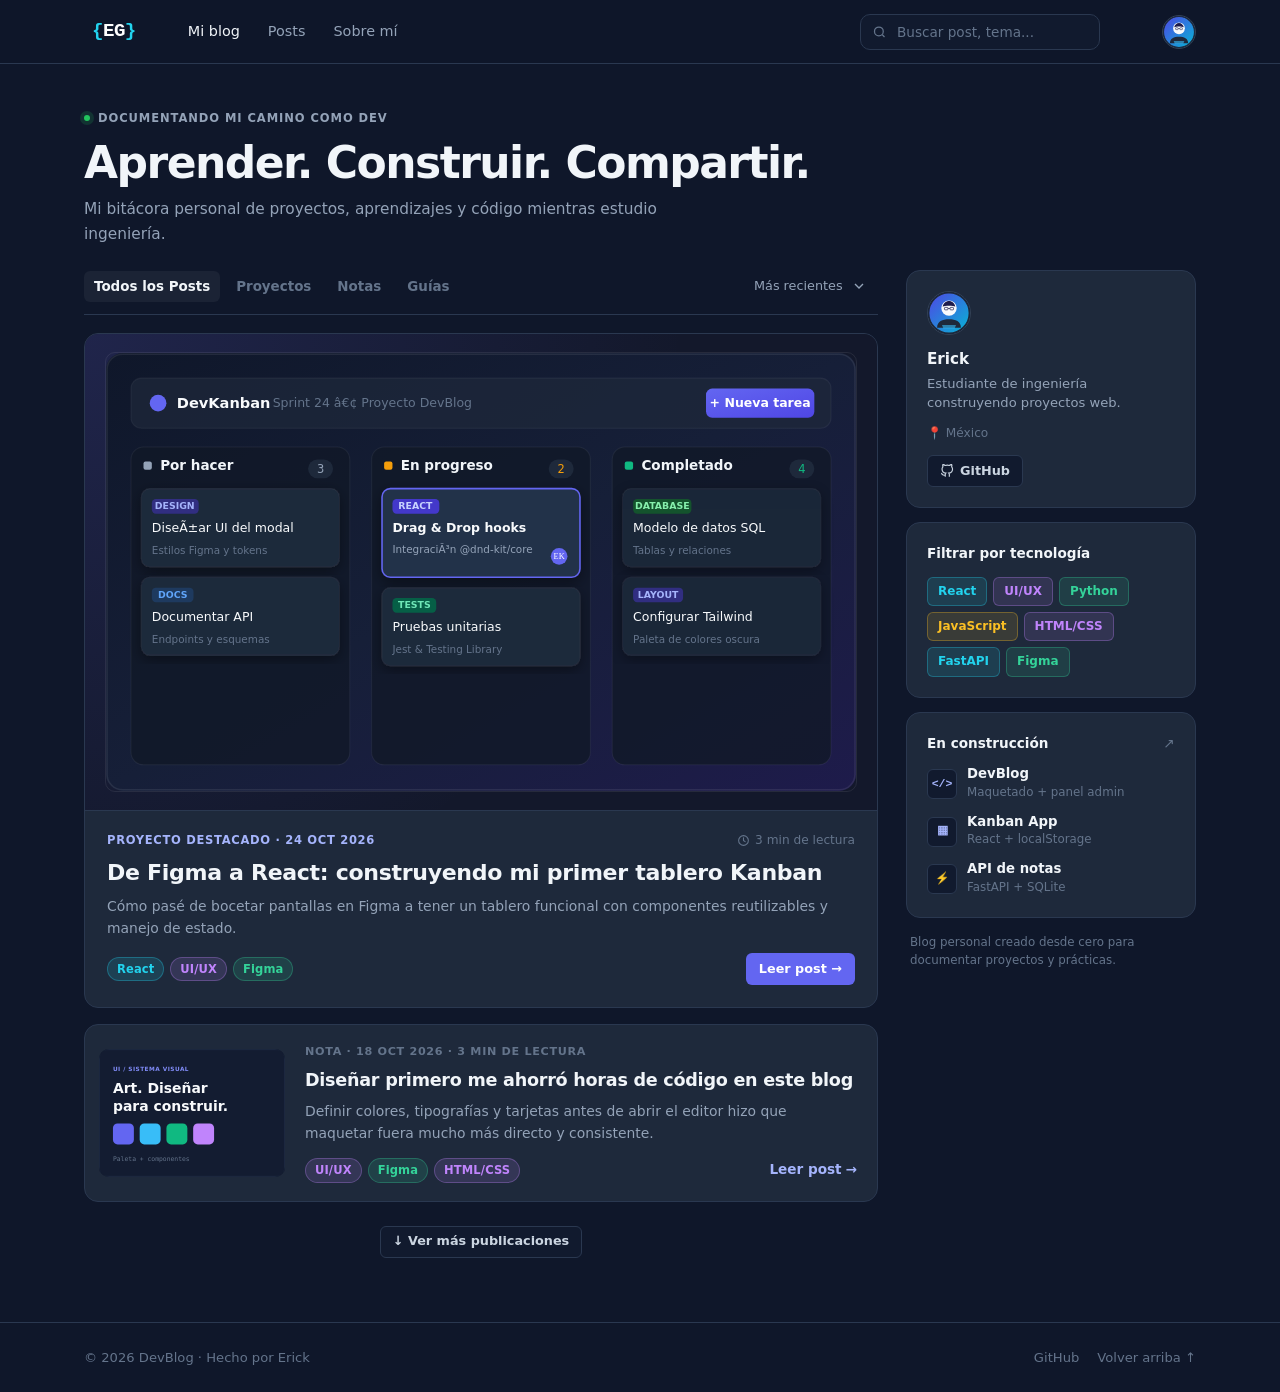
==== commit 759976a5: "refactor: rehacer maquetado fiel al Figma con logo {EG}, boton invisible de login, Mi Feed con edici" ====
--- a/index.html
+++ b/index.html
@@ -3,263 +3,178 @@
 <head>
   <meta charset="UTF-8">
   <meta name="viewport" content="width=device-width, initial-scale=1.0">
-  <title>DevBlog — Aprender. Construir. Compartir.</title>
-  <meta name="description" content="Blog sobre desarrollo web moderno, React, UI/UX, TypeScript, CSS y tecnología.">
+  <title>{EG} DevBlog — Aprender. Construir. Compartir.</title>
+  <meta name="description" content="Bitácora personal de proyectos, aprendizajes y código.">
   <link rel="icon" type="image/svg+xml" href="assets/images/logo.svg">
-  
-  <!-- Estilos del Sistema de Diseño -->
   <link rel="stylesheet" href="css/style.css">
-  <link rel="stylesheet" href="css/components.css">
   <link rel="stylesheet" href="css/blog.css">
 </head>
-<body>
+<body data-page="feed" id="top">
 
-  <!-- ==========================================================================
-       HEADER / NAVEGACIÓN PRINCIPAL
-       ========================================================================== -->
+  <!-- ========================================================================
+       HEADER PÚBLICO
+       - Logo {EG} con inversión de colores cian y blanco al pasar el cursor
+       - Botón invisible al lado de la foto de perfil + avatar circular
+       ======================================================================== -->
   <header class="site-header">
     <div class="container header-inner">
-      <!-- Logo de DevBlog -->
-      <a href="index.html" class="brand-logo">
-        <img src="assets/images/logo.svg" alt="DevBlog Logo" class="brand-icon">
-        <span class="brand-name">Dev<span class="brand-dot">Blog</span></span>
+      <a href="index.html" class="logo" aria-label="Inicio DevBlog">
+        <span class="logo-brace">{</span><span class="logo-letters">EG</span><span class="logo-brace">}</span>
       </a>
 
-      <!-- Barra de búsqueda central -->
-      <div class="header-search">
-        <div class="search-input-wrapper">
-          <svg class="search-icon" width="16" height="16" viewBox="0 0 24 24" fill="none" stroke="currentColor" stroke-width="2">
-            <circle cx="11" cy="11" r="8"></circle>
-            <line x1="21" y1="21" x2="16.65" y2="16.65"></line>
-          </svg>
-          <input type="text" id="global-search" class="search-input" placeholder="Buscar artículos, tecnologías, conceptos...">
-        </div>
-      </div>
-
-      <!-- Navegación & Acciones -->
-      <nav class="header-nav">
-        <a href="index.html" class="nav-link active">Inicio</a>
-        <a href="#articulos" class="nav-link">Artículos</a>
+      <nav class="main-nav" aria-label="Principal">
+        <a href="index.html" class="nav-link is-active">Mi blog</a>
+        <a href="#feed" class="nav-link">Posts</a>
         <a href="#sobre-mi" class="nav-link">Sobre mí</a>
       </nav>
 
-      <div class="nav-cta">
-        <a href="admin.html" class="btn btn-secondary btn-sm" title="Panel de Administración">
-          <svg width="14" height="14" viewBox="0 0 24 24" fill="none" stroke="currentColor" stroke-width="2">
-            <rect x="3" y="3" width="7" height="7"></rect>
-            <rect x="14" y="3" width="7" height="7"></rect>
-            <rect x="14" y="14" width="7" height="7"></rect>
-            <rect x="3" y="14" width="7" height="7"></rect>
+      <div class="header-actions">
+        <form class="header-search" id="header-search" role="search">
+          <svg width="15" height="15" viewBox="0 0 24 24" fill="none" stroke="currentColor" stroke-width="2" aria-hidden="true">
+            <circle cx="11" cy="11" r="7"></circle>
+            <path d="m20 20-3.5-3.5"></path>
           </svg>
-          <span>Gestor</span>
-        </a>
-        <button class="btn btn-primary btn-sm" onclick="openModal('auth-login-modal')">
-          Iniciar sesión
+          <input type="search" placeholder="Buscar post, tema..." aria-label="Buscar publicaciones">
+        </form>
+
+        <!-- Botón invisible al lado de la foto de perfil para activar el Modal de Login -->
+        <button type="button" class="secret-login-btn" id="secret-login-btn" aria-label="Acceso administrador"></button>
+
+        <!-- Foto de perfil circular (también abre el login / dashboard) -->
+        <button type="button" class="avatar-btn" id="avatar-btn" aria-label="Perfil de autor">
+          <img src="assets/images/avatar.svg" alt="Foto de perfil">
         </button>
       </div>
-
-      <!-- Botón móvil -->
-      <button class="mobile-menu-btn" aria-label="Abrir menú">
-        <svg width="24" height="24" viewBox="0 0 24 24" fill="none" stroke="currentColor" stroke-width="2">
-          <line x1="3" y1="12" x2="21" y2="12"></line>
-          <line x1="3" y1="6" x2="21" y2="6"></line>
-          <line x1="3" y1="18" x2="21" y2="18"></line>
-        </svg>
-      </button>
-    </div>
-
-    <!-- Menú desplegable para móviles -->
-    <div class="mobile-drawer">
-      <div class="search-input-wrapper" style="margin-bottom: 0.75rem;">
-        <input type="text" class="search-input" placeholder="Buscar...">
-      </div>
-      <a href="index.html" class="nav-link active">Inicio</a>
-      <a href="#articulos" class="nav-link">Artículos</a>
-      <a href="#sobre-mi" class="nav-link">Sobre mí</a>
-      <a href="admin.html" class="nav-link">Panel Gestor</a>
-      <button class="btn btn-primary" onclick="openModal('auth-login-modal')" style="width: 100%; margin-top: 0.5rem;">
-        Iniciar sesión
-      </button>
     </div>
   </header>
 
-  <!-- ==========================================================================
-       HERO BANNER
-       ========================================================================== -->
-  <section class="hero-section">
+  <!-- ========================================================================
+       HERO PRINCIPAL
+       ======================================================================== -->
+  <section class="hero">
     <div class="container">
-      <div class="hero-content">
-        <h1 class="hero-title">Aprender. Construir. Compartir.</h1>
-        <p class="hero-description">
-          Un espacio donde documento mi viaje como desarrollador, compartiendo tutoriales, aprendizajes y experiencias reales sobre desarrollo web, arquitectura frontend y diseño de interfaces.
-        </p>
-
-        <!-- Filtros rápidos por tecnología -->
-        <div class="hero-topics">
-          <span class="hero-topics-label">Temas:</span>
-          <button class="badge badge-tag hero-topic-btn" data-topic="React" onclick="filterByTopic('React')">React</button>
-          <button class="badge badge-tag hero-topic-btn" data-topic="UI/UX" onclick="filterByTopic('UI/UX')">UI / UX</button>
-          <button class="badge badge-tag hero-topic-btn" data-topic="Frontend" onclick="filterByTopic('Frontend')">Frontend</button>
-          <button class="badge badge-tag hero-topic-btn" data-topic="TypeScript" onclick="filterByTopic('TypeScript')">TypeScript</button>
-        </div>
-      </div>
+      <p class="eyebrow">
+        <span class="eyebrow-dot" aria-hidden="true"></span>
+        <span>Documentando mi camino como dev</span>
+      </p>
+      <h1 class="hero-title">Aprender. Construir. Compartir.</h1>
+      <p class="hero-subtitle">
+        Mi bitácora personal de proyectos, aprendizajes y código mientras estudio ingeniería.
+      </p>
     </div>
   </section>
 
-  <!-- ==========================================================================
-       CONTENIDO PRINCIPAL: FEED Y SIDEBAR (2 COLUMNAS)
-       ========================================================================== -->
-  <main class="container">
-    <div class="blog-layout">
-      <!-- Columna Principal de Artículos -->
-      <section class="blog-main" id="articulos">
-        <!-- Contenedor del Artículo Destacado (Inyectado por JS) -->
-        <div id="featured-container"></div>
+  <!-- ========================================================================
+       FEED EN 2 COLUMNAS (MURO IZQUIERDA + SIDEBAR DERECHA)
+       ======================================================================== -->
+  <main class="container" id="feed">
+    <div class="feed-layout">
 
-        <!-- Encabezado de la lista -->
-        <div class="section-header-row">
-          <h2 class="section-title">
-            <svg width="20" height="20" viewBox="0 0 24 24" fill="none" stroke="currentColor" stroke-width="2">
-              <line x1="8" y1="6" x2="21" y2="6"></line>
-              <line x1="8" y1="12" x2="21" y2="12"></line>
-              <line x1="8" y1="18" x2="21" y2="18"></line>
-              <line x1="3" y1="6" x2="3.01" y2="6"></line>
-              <line x1="3" y1="12" x2="3.01" y2="12"></line>
-              <line x1="3" y1="18" x2="3.01" y2="18"></line>
-            </svg>
-            Publicaciones Recientes
-          </h2>
+      <!-- Columna izquierda: Muro de publicaciones -->
+      <section aria-label="Publicaciones">
+        <div class="feed-toolbar">
+          <div class="filter-tabs" id="feed-tabs" role="tablist" aria-label="Filtrar por tipo"></div>
+
+          <label class="visually-hidden" for="feed-sort">Ordenar</label>
+          <select id="feed-sort" class="input select select--sm feed-sort">
+            <option value="recent">Más recientes</option>
+            <option value="oldest">Más antiguos</option>
+          </select>
         </div>
 
-        <!-- Grilla de Artículos (Inyectado por JS desde BlogStore) -->
-        <div class="posts-grid" id="posts-container">
-          <!-- Renderizado dinámico -->
-        </div>
+        <p class="feed-status" id="feed-status" hidden></p>
 
-        <!-- Botón para cargar más -->
-        <div class="load-more-wrapper">
-          <button class="btn btn-secondary" id="btn-load-more">
-            Cargar más publicaciones
+        <div class="feed-list" id="feed-list"></div>
+
+        <div class="load-more-wrap">
+          <button type="button" class="btn btn-secondary btn-sm" id="load-more">
+            ↓ Ver más publicaciones
           </button>
         </div>
       </section>
 
-      <!-- Sidebar Lateral -->
-      <aside class="sidebar">
-        <!-- Tarjeta de Perfil / Sobre el Autor -->
-        <div class="card author-card" id="sobre-mi">
-          <div class="author-avatar-wrapper">
-            <img src="assets/images/avatar.svg" alt="Avatar de Erick" class="author-avatar">
+      <!-- Columna derecha: Barra lateral -->
+      <aside class="sidebar" id="sobre-mi" aria-label="Información del autor y filtros">
+
+        <!-- Tarjeta de perfil del autor -->
+        <div class="card profile-card">
+          <div class="profile-avatar-circle">
+            <img src="assets/images/avatar.svg" alt="Foto de perfil de Erick">
           </div>
-          <h3 class="author-name">Erick</h3>
-          <span class="author-role">Frontend & UI Developer</span>
-          <p class="author-bio">
-            Desarrollador apasionado por crear experiencias web modernas, limpias y funcionales. Comparto lo que aprendo en cada proyecto.
-          </p>
-          <div class="author-socials">
-            <a href="https://github.com/Z3K-Erick" target="_blank" rel="noopener" class="social-link" title="GitHub">
-              <svg width="18" height="18" viewBox="0 0 24 24" fill="none" stroke="currentColor" stroke-width="2">
-                <path d="M9 19c-5 1.5-5-2.5-7-3m14 6v-3.87a3.37 3.37 0 0 0-.94-2.61c3.14-.35 6.44-1.54 6.44-7A5.44 5.44 0 0 0 20 4.77 5.07 5.07 0 0 0 19.91 1S18.73.65 16 2.48a13.38 13.38 0 0 0-7 0C6.27.65 5.09 1 5.09 1A5.07 5.07 0 0 0 5 4.77a5.44 5.44 0 0 0-1.5 3.78c0 5.42 3.3 6.61 6.44 7A3.37 3.37 0 0 0 9 18.13V22"></path>
-              </svg>
-            </a>
-            <a href="https://twitter.com" target="_blank" rel="noopener" class="social-link" title="Twitter / X">
-              <svg width="16" height="16" viewBox="0 0 24 24" fill="currentColor">
-                <path d="M18.244 2.25h3.308l-7.227 8.26 8.502 11.24H16.17l-5.214-6.817L4.99 21.75H1.68l7.73-8.835L1.254 2.25H8.08l4.713 6.231zm-1.161 17.52h1.833L7.084 4.126H5.117z"/>
-              </svg>
-            </a>
-            <a href="https://linkedin.com" target="_blank" rel="noopener" class="social-link" title="LinkedIn">
-              <svg width="16" height="16" viewBox="0 0 24 24" fill="none" stroke="currentColor" stroke-width="2">
-                <path d="M16 8a6 6 0 0 1 6 6v7h-4v-7a2 2 0 0 0-2-2 2 2 0 0 0-2 2v7h-4v-7a6 6 0 0 1 6-6z"></path>
-                <rect x="2" y="9" width="4" height="12"></rect>
-                <circle cx="4" cy="4" r="2"></circle>
-              </svg>
-            </a>
+          <div class="profile-info">
+            <p class="profile-name">Erick</p>
+            <p class="profile-bio">Estudiante de ingeniería construyendo proyectos web.</p>
           </div>
+          <span class="profile-loc">📍 México</span>
+          <a href="https://github.com/Z3K-Erick" target="_blank" rel="noopener noreferrer" class="btn btn-secondary btn-sm">
+            <svg width="14" height="14" viewBox="0 0 24 24" fill="none" stroke="currentColor" stroke-width="2" aria-hidden="true">
+              <path d="M9 19c-5 1.5-5-2.5-7-3m14 6v-3.87a3.37 3.37 0 0 0-.94-2.61c3.14-.35 6.44-1.54 6.44-7A5.44 5.44 0 0 0 20 4.77 5.07 5.07 0 0 0 19.91 1S18.73.65 16 2.48a13.38 13.38 0 0 0-7 0C6.27.65 5.09 1 5.09 1A5.07 5.07 0 0 0 5 4.77a5.44 5.44 0 0 0-1.5 3.78c0 5.42 3.3 6.61 6.44 7A3.37 3.37 0 0 0 9 18.13V22"></path>
+            </svg>
+            <span>GitHub</span>
+          </a>
         </div>
 
-        <!-- Tarjeta de Temas Populares -->
+        <!-- Filtrar por tecnología -->
         <div class="card">
-          <h3 class="section-title" style="font-size: 1rem; margin-bottom: 1rem;">
-            Temas Populares
-          </h3>
-          <div class="tag-cloud" id="popular-tags-cloud">
-            <!-- Inyectado por JS -->
+          <div class="sidebar-head">
+            <h2 class="sidebar-title">Filtrar por tecnología</h2>
           </div>
+          <div class="tech-filters" id="tech-filters"></div>
         </div>
 
-        <!-- Tarjeta de Posts Más Leídos -->
+        <!-- En construcción -->
         <div class="card">
-          <h3 class="section-title" style="font-size: 1rem; margin-bottom: 1rem;">
-            Lo Más Destacado
-          </h3>
-          <div class="popular-list" id="popular-posts-list">
-            <!-- Inyectado por JS -->
+          <div class="sidebar-head">
+            <h2 class="sidebar-title">En construcción</h2>
+            <span class="muted">↗</span>
           </div>
+          <ul class="build-list">
+            <li class="build-item">
+              <span class="build-icon">&lt;/&gt;</span>
+              <div>
+                <span class="build-name">DevBlog</span>
+                <span class="build-desc">Maquetado + panel admin</span>
+              </div>
+            </li>
+            <li class="build-item">
+              <span class="build-icon">▦</span>
+              <div>
+                <span class="build-name">Kanban App</span>
+                <span class="build-desc">React + localStorage</span>
+              </div>
+            </li>
+            <li class="build-item">
+              <span class="build-icon">⚡</span>
+              <div>
+                <span class="build-name">API de notas</span>
+                <span class="build-desc">FastAPI + SQLite</span>
+              </div>
+            </li>
+          </ul>
         </div>
+
+        <p class="sidebar-note">
+          Blog personal creado desde cero para documentar proyectos y prácticas.
+        </p>
       </aside>
     </div>
   </main>
 
-  <!-- ==========================================================================
-       MODAL: INICIAR SESIÓN (Top right en mockup)
-       ========================================================================== -->
-  <div class="modal-overlay" id="auth-login-modal">
-    <div class="modal-card">
-      <div class="modal-header">
-        <h3 class="modal-title">
-          <svg width="18" height="18" viewBox="0 0 24 24" fill="none" stroke="currentColor" stroke-width="2">
-            <path d="M20 21v-2a4 4 0 0 0-4-4H8a4 4 0 0 0-4 4v2"></path>
-            <circle cx="12" cy="7" r="4"></circle>
-          </svg>
-          Iniciar Sesión
-        </h3>
-        <button class="modal-close" data-close-modal aria-label="Cerrar">✕</button>
-      </div>
-      <form onsubmit="event.preventDefault(); showToast('Sesión iniciada como Erick', 'success'); closeModal('auth-login-modal');">
-        <div class="modal-body">
-          <div class="form-group">
-            <label class="form-label" for="login-email">Correo Electrónico</label>
-            <input type="email" id="login-email" class="form-input" placeholder="tu@email.com" value="erick@devblog.io" required>
-          </div>
-          <div class="form-group">
-            <label class="form-label" for="login-pass">Contraseña</label>
-            <input type="password" id="login-pass" class="form-input" placeholder="••••••••" value="password123" required>
-          </div>
-        </div>
-        <div class="modal-footer">
-          <button type="button" class="btn btn-ghost" data-close-modal>Cancelar</button>
-          <button type="submit" class="btn btn-primary">Ingresar al Blog</button>
-        </div>
-      </form>
-    </div>
-  </div>
-
-  <!-- ==========================================================================
+  <!-- ========================================================================
        FOOTER
-       ========================================================================== -->
+       ======================================================================== -->
   <footer class="site-footer">
     <div class="container footer-inner">
-      <div class="footer-top">
-        <div class="footer-brand">
-          <img src="assets/images/logo.svg" alt="DevBlog Logo" width="24" height="24">
-          <span>DevBlog</span>
-        </div>
-        <div class="footer-links">
-          <a href="index.html">Inicio</a>
-          <a href="admin.html">Panel Gestor</a>
-          <a href="editor.html">Nueva Publicación</a>
-          <a href="https://github.com/Z3K-Erick/DevBlog" target="_blank" rel="noopener">GitHub</a>
-        </div>
-      </div>
-      <div class="footer-bottom">
-        <span>© 2024 DevBlog. Código abierto para la comunidad de desarrolladores.</span>
-        <span>Hecho con HTML5, CSS3 y JavaScript moderno</span>
+      <span>© 2026 DevBlog · Hecho por Erick</span>
+      <div class="footer-links">
+        <a href="https://github.com/Z3K-Erick/DevBlog" target="_blank" rel="noopener noreferrer">GitHub</a>
+        <a href="#top">Volver arriba ↑</a>
       </div>
     </div>
   </footer>
 
-  <!-- Scripts -->
   <script src="js/store.js"></script>
-  <script src="js/main.js"></script>
+  <script src="js/ui.js"></script>
+  <script src="js/feed.js"></script>
 </body>
 </html>
--- a/css/style.css
+++ b/css/style.css
@@ -1,326 +1,889 @@
 /* ==========================================================================
-   DevBlog - Global Styles & Design System
-   Inspirado en el diseño Figma de DevBlog (Dark UI moderno para desarrolladores)
+   {EG} DevBlog — Sistema base
+   Paleta slate (azul medianoche) con acentos índigo y cian.
    ========================================================================== */
 
 :root {
-  /* Paleta de colores Dark Theme (Figma) */
-  --bg-body: #0a0f1d;
-  --bg-surface: #0f172a;
-  --bg-card: #151d30;
-  --bg-card-hover: #1c263f;
-  --bg-card-subtle: #111827;
-  --bg-input: #0b1120;
-
-  /* Bordes y separadores */
-  --border-color: #1e293b;
-  --border-subtle: rgba(255, 255, 255, 0.08);
-  --border-focus: #6366f1;
-
-  /* Tipografía y textos */
-  --text-primary: #f8fafc;
-  --text-secondary: #94a3b8;
-  --text-muted: #64748b;
-  --text-disabled: #475569;
-
-  /* Acentos de marca */
-  --primary: #6366f1;           /* Indigo vibrante */
+  /* Superficies */
+  --bg: #0f172a;
+  --bg-deep: #0b1222;
+  --surface: #1e293b;
+  --surface-hover: #243247;
+  --surface-sunken: #111a2e;
+
+  /* Bordes */
+  --border: #2a3850;
+  --border-strong: #334155;
+
+  /* Texto */
+  --text: #f1f5f9;
+  --text-soft: #cbd5e1;
+  --text-muted: #94a3b8;
+  --text-faint: #64748b;
+
+  /* Acentos */
+  --primary: #6366f1;
   --primary-hover: #4f46e5;
-  --primary-gradient: linear-gradient(135deg, #6366f1 0%, #8b5cf6 50%, #06b6d4 100%);
-  --primary-subtle: rgba(99, 102, 241, 0.12);
-  --primary-glow: rgba(99, 102, 241, 0.25);
-
-  /* Acentos complementarios */
-  --accent-cyan: #06b6d4;
-  --accent-emerald: #10b981;
-  --accent-amber: #f59e0b;
-  --accent-rose: #f43f5e;
-  --accent-purple: #a855f7;
-
-  /* Sombras y elevaciones */
-  --shadow-sm: 0 1px 2px 0 rgba(0, 0, 0, 0.4);
-  --shadow-md: 0 4px 6px -1px rgba(0, 0, 0, 0.5), 0 2px 4px -2px rgba(0, 0, 0, 0.5);
-  --shadow-lg: 0 10px 15px -3px rgba(0, 0, 0, 0.6), 0 4px 6px -4px rgba(0, 0, 0, 0.6);
-  --shadow-glow: 0 0 25px -5px rgba(99, 102, 241, 0.3);
-
-  /* Radios */
+  --primary-soft: rgba(99, 102, 241, 0.14);
+  --primary-text: #a5b4fc;
+  --cyan: #22d3ee;
+  --success: #22c55e;
+  --warning: #f59e0b;
+  --danger: #ef4444;
+
+  /* Forma */
   --radius-sm: 6px;
-  --radius-md: 10px;
-  --radius-lg: 16px;
-  --radius-full: 9999px;
-
-  /* Transiciones */
-  --transition: all 0.2s cubic-bezier(0.4, 0, 0.2, 1);
-  --transition-slow: all 0.3s cubic-bezier(0.4, 0, 0.2, 1);
-
-  /* Layout */
-  --max-width: 1200px;
-  --header-height: 70px;
-  --font-sans: 'Inter', -apple-system, BlinkMacSystemFont, 'Segoe UI', Roboto, Helvetica, Arial, sans-serif;
-  --font-mono: 'JetBrains Mono', 'Fira Code', Menlo, Consolas, monospace;
-}
-
-/* Reset básico */
-*, *::before, *::after {
+  --radius: 10px;
+  --radius-lg: 14px;
+  --radius-full: 999px;
+  --shadow: 0 10px 30px -10px rgba(0, 0, 0, 0.6);
+  --ring: 0 0 0 3px rgba(99, 102, 241, 0.35);
+
+  /* Tipografía */
+  --font-sans: 'Inter', system-ui, -apple-system, 'Segoe UI', Roboto, sans-serif;
+  --font-mono: 'JetBrains Mono', 'Fira Code', Consolas, monospace;
+
+  --header-h: 64px;
+  --container: 1160px;
+  --ease: 180ms cubic-bezier(0.4, 0, 0.2, 1);
+}
+
+/* --------------------------------------------------------------------------
+   Reset
+   -------------------------------------------------------------------------- */
+*,
+*::before,
+*::after {
   box-sizing: border-box;
+}
+
+* {
   margin: 0;
-  padding: 0;
 }
 
 html {
-  font-size: 16px;
+  -webkit-text-size-adjust: 100%;
   scroll-behavior: smooth;
-  -webkit-font-smoothing: antialiased;
-  -moz-osx-font-smoothing: grayscale;
+  scroll-padding-top: calc(var(--header-h) + 16px);
 }
 
 body {
   min-height: 100vh;
-  background-color: var(--bg-body);
-  color: var(--text-primary);
+  display: flex;
+  flex-direction: column;
+  background: var(--bg);
+  color: var(--text);
   font-family: var(--font-sans);
+  font-size: 15px;
   line-height: 1.6;
-  display: flex;
-  flex-direction: column;
-  overflow-x: hidden;
-}
-
-/* Enlaces */
+  -webkit-font-smoothing: antialiased;
+}
+
+body.has-modal {
+  overflow: hidden;
+}
+
+img,
+svg {
+  display: block;
+  max-width: 100%;
+}
+
 a {
   color: inherit;
   text-decoration: none;
-  transition: var(--transition);
-}
-
-a:hover {
-  color: var(--primary);
-}
-
-img, svg {
-  display: block;
-  max-width: 100%;
-}
-
-button, input, textarea, select {
+}
+
+button,
+input,
+select,
+textarea {
   font: inherit;
   color: inherit;
+}
+
+button {
+  cursor: pointer;
   background: none;
-  border: none;
-  outline: none;
-}
-
-/* Contenedor principal */
+  border: 0;
+}
+
+ul,
+ol {
+  padding: 0;
+  list-style: none;
+}
+
+:focus-visible {
+  outline: 2px solid var(--primary-text);
+  outline-offset: 2px;
+}
+
+::selection {
+  background: rgba(99, 102, 241, 0.4);
+}
+
+[hidden] {
+  display: none !important;
+}
+
+.visually-hidden {
+  position: absolute !important;
+  width: 1px;
+  height: 1px;
+  padding: 0;
+  margin: -1px;
+  overflow: hidden;
+  clip: rect(0 0 0 0);
+  white-space: nowrap;
+  border: 0;
+}
+
 .container {
   width: 100%;
-  max-width: var(--max-width);
-  margin-left: auto;
-  margin-right: auto;
-  padding-left: 1.5rem;
-  padding-right: 1.5rem;
-}
-
-/* ==========================================================================
-   HEADER / NAVBAR
-   ========================================================================== */
+  max-width: var(--container);
+  margin-inline: auto;
+  padding-inline: 24px;
+}
+
+.muted {
+  color: var(--text-faint);
+  font-size: 0.85rem;
+}
+
+.nowrap {
+  white-space: nowrap;
+}
+
+/* --------------------------------------------------------------------------
+   Logo {EG} — los colores cian y blanco se invierten al pasar el cursor
+   -------------------------------------------------------------------------- */
+.logo {
+  display: inline-flex;
+  align-items: center;
+  padding: 4px 8px;
+  border-radius: var(--radius-sm);
+  font-family: var(--font-mono);
+  font-size: 1.2rem;
+  font-weight: 700;
+  letter-spacing: -0.03em;
+  line-height: 1;
+  user-select: none;
+}
+
+.logo-brace {
+  color: var(--cyan);
+  transition: color var(--ease);
+}
+
+.logo-letters {
+  color: #fff;
+  transition: color var(--ease);
+}
+
+.logo:hover .logo-brace,
+.logo:focus-visible .logo-brace {
+  color: #fff;
+}
+
+.logo:hover .logo-letters,
+.logo:focus-visible .logo-letters {
+  color: var(--cyan);
+}
+
+/* --------------------------------------------------------------------------
+   Header público
+   -------------------------------------------------------------------------- */
 .site-header {
   position: sticky;
   top: 0;
-  z-index: 100;
-  height: var(--header-height);
-  background-color: rgba(10, 15, 29, 0.85);
+  z-index: 50;
+  height: var(--header-h);
+  background: rgba(15, 23, 42, 0.85);
   backdrop-filter: blur(12px);
   -webkit-backdrop-filter: blur(12px);
-  border-bottom: 1px solid var(--border-color);
-  transition: var(--transition);
+  border-bottom: 1px solid var(--border);
 }
 
 .header-inner {
   display: flex;
   align-items: center;
-  justify-content: space-between;
+  gap: 32px;
   height: 100%;
-  gap: 1.5rem;
-}
-
-/* Logo */
-.brand-logo {
-  display: flex;
-  align-items: center;
-  gap: 0.75rem;
-  font-weight: 700;
-  font-size: 1.25rem;
-  color: var(--text-primary);
-  text-decoration: none;
-}
-
-.brand-icon {
+}
+
+.main-nav {
+  display: flex;
+  gap: 4px;
+}
+
+.nav-link {
+  padding: 6px 12px;
+  border-radius: var(--radius-sm);
+  color: var(--text-muted);
+  font-size: 0.9rem;
+  font-weight: 500;
+  transition: color var(--ease), background var(--ease);
+}
+
+.nav-link:hover {
+  color: var(--text);
+  background: rgba(255, 255, 255, 0.04);
+}
+
+.nav-link.is-active {
+  color: var(--text);
+}
+
+.header-actions {
+  display: flex;
+  align-items: center;
+  gap: 14px;
+  margin-left: auto;
+}
+
+.header-search {
+  position: relative;
+  width: 240px;
+}
+
+.header-search svg {
+  position: absolute;
+  top: 50%;
+  left: 12px;
+  transform: translateY(-50%);
+  color: var(--text-faint);
+  pointer-events: none;
+}
+
+.header-search input {
+  width: 100%;
+  height: 36px;
+  padding: 0 12px 0 36px;
+  background: var(--surface-sunken);
+  border: 1px solid var(--border);
+  border-radius: var(--radius);
+  font-size: 0.85rem;
+  transition: border-color var(--ease), box-shadow var(--ease);
+}
+
+.header-search input::placeholder {
+  color: var(--text-faint);
+}
+
+.header-search input:focus {
+  outline: none;
+  border-color: var(--primary);
+  box-shadow: var(--ring);
+}
+
+/* Botón invisible al lado de la foto de perfil + Avatar */
+.secret-login-btn {
   width: 34px;
   height: 34px;
-}
-
-.brand-name {
-  letter-spacing: -0.02em;
-}
-
-.brand-dot {
-  color: var(--primary);
-}
-
-/* Barra de búsqueda central en el header */
-.header-search {
-  flex: 1;
-  max-width: 440px;
+  border-radius: var(--radius-sm);
+  background: transparent;
+  border: 1px solid transparent;
+  opacity: 0;
+  cursor: pointer;
+}
+
+.secret-login-btn:focus-visible {
+  opacity: 0.4;
+  border-color: var(--primary);
+}
+
+.avatar-btn {
   position: relative;
-}
-
-.search-input-wrapper {
-  position: relative;
-  display: flex;
-  align-items: center;
-}
-
-.search-icon {
+  flex-shrink: 0;
+  width: 34px;
+  height: 34px;
+  padding: 0;
+  border-radius: 50%;
+  border: 1.5px solid var(--border-strong);
+  transition: border-color var(--ease), transform var(--ease);
+}
+
+.avatar-btn img {
+  width: 100%;
+  height: 100%;
+  border-radius: 50%;
+  object-fit: cover;
+}
+
+.avatar-btn:hover {
+  border-color: var(--primary);
+  transform: scale(1.05);
+}
+
+.avatar-btn.is-admin::after {
+  content: '';
   position: absolute;
-  left: 14px;
-  color: var(--text-muted);
-  pointer-events: none;
-}
-
-.search-input {
-  width: 100%;
-  padding: 0.55rem 1rem 0.55rem 2.6rem;
-  background-color: var(--bg-surface);
-  border: 1px solid var(--border-color);
-  border-radius: var(--radius-full);
-  color: var(--text-primary);
-  font-size: 0.875rem;
-  transition: var(--transition);
-}
-
-.search-input:focus {
-  border-color: var(--primary);
-  background-color: var(--bg-card);
-  box-shadow: 0 0 0 3px var(--primary-subtle);
-}
-
-.search-input::placeholder {
-  color: var(--text-muted);
-}
-
-/* Navegación y acciones */
-.header-nav {
-  display: flex;
-  align-items: center;
-  gap: 1.25rem;
-}
-
-.nav-link {
-  font-size: 0.9rem;
-  font-weight: 500;
-  color: var(--text-secondary);
-  padding: 0.4rem 0.6rem;
-  border-radius: var(--radius-sm);
-}
-
-.nav-link:hover, .nav-link.active {
-  color: var(--text-primary);
-}
-
-.nav-cta {
-  display: flex;
-  align-items: center;
-  gap: 0.75rem;
-}
-
-/* Menú móvil */
-.mobile-menu-btn {
-  display: none;
-  background: transparent;
-  color: var(--text-primary);
-  cursor: pointer;
-  padding: 0.4rem;
-}
-
-/* ==========================================================================
-   FOOTER
-   ========================================================================== */
+  right: -2px;
+  bottom: -2px;
+  width: 11px;
+  height: 11px;
+  border-radius: 50%;
+  background: var(--success);
+  border: 2px solid var(--bg);
+}
+
+/* --------------------------------------------------------------------------
+   Footer
+   -------------------------------------------------------------------------- */
 .site-footer {
   margin-top: auto;
-  border-top: 1px solid var(--border-color);
-  background-color: var(--bg-surface);
-  padding: 3rem 0 2rem;
-  color: var(--text-secondary);
+  border-top: 1px solid var(--border);
+  padding: 24px 0;
+  color: var(--text-faint);
+  font-size: 0.82rem;
 }
 
 .footer-inner {
   display: flex;
+  flex-wrap: wrap;
+  align-items: center;
+  justify-content: space-between;
+  gap: 12px;
+}
+
+.footer-links {
+  display: flex;
+  gap: 18px;
+}
+
+.footer-links a:hover {
+  color: var(--text);
+}
+
+/* --------------------------------------------------------------------------
+   Botones
+   -------------------------------------------------------------------------- */
+.btn {
+  display: inline-flex;
+  align-items: center;
+  justify-content: center;
+  gap: 6px;
+  height: 38px;
+  padding: 0 16px;
+  border: 1px solid transparent;
+  border-radius: var(--radius);
+  font-size: 0.875rem;
+  font-weight: 600;
+  white-space: nowrap;
+  transition: background var(--ease), border-color var(--ease), color var(--ease), box-shadow var(--ease);
+}
+
+.btn:active {
+  transform: translateY(1px);
+}
+
+.btn:disabled {
+  opacity: 0.5;
+  pointer-events: none;
+}
+
+.btn-primary {
+  background: var(--primary);
+  color: #fff;
+}
+
+.btn-primary:hover {
+  background: var(--primary-hover);
+  box-shadow: 0 6px 18px -6px rgba(99, 102, 241, 0.7);
+}
+
+.btn-secondary {
+  background: var(--surface-sunken);
+  border-color: var(--border);
+  color: var(--text-soft);
+}
+
+.btn-secondary:hover {
+  background: var(--surface-hover);
+  border-color: var(--border-strong);
+  color: var(--text);
+}
+
+.btn-danger {
+  background: var(--danger);
+  color: #fff;
+}
+
+.btn-danger:hover {
+  background: #dc2626;
+}
+
+.btn-danger-soft:hover {
+  color: #fca5a5;
+  border-color: rgba(239, 68, 68, 0.45);
+  background: rgba(239, 68, 68, 0.1);
+}
+
+.btn-sm {
+  height: 32px;
+  padding: 0 12px;
+  font-size: 0.8rem;
+  border-radius: var(--radius-sm);
+}
+
+.btn-block {
+  width: 100%;
+}
+
+.icon-btn {
+  display: inline-grid;
+  place-items: center;
+  width: 32px;
+  height: 32px;
+  border-radius: var(--radius-sm);
+  color: var(--text-muted);
+  transition: background var(--ease), color var(--ease);
+}
+
+.icon-btn:hover {
+  background: rgba(255, 255, 255, 0.06);
+  color: var(--text);
+}
+
+.link-arrow {
+  display: inline-flex;
+  align-items: center;
+  gap: 4px;
+  color: var(--primary-text);
+  font-size: 0.85rem;
+  font-weight: 600;
+  white-space: nowrap;
+}
+
+.link-arrow span {
+  transition: transform var(--ease);
+}
+
+.link-arrow:hover span {
+  transform: translateX(3px);
+}
+
+/* --------------------------------------------------------------------------
+   Formularios
+   -------------------------------------------------------------------------- */
+.field {
+  display: flex;
   flex-direction: column;
-  gap: 2rem;
-}
-
-.footer-top {
-  display: flex;
+  gap: 6px;
+}
+
+.label {
+  font-size: 0.8rem;
+  font-weight: 600;
+  color: var(--text-soft);
+}
+
+.input {
+  width: 100%;
+  min-height: 40px;
+  padding: 9px 12px;
+  background: var(--bg-deep);
+  border: 1px solid var(--border);
+  border-radius: var(--radius);
+  font-size: 0.875rem;
+  transition: border-color var(--ease), box-shadow var(--ease);
+}
+
+.input::placeholder {
+  color: var(--text-faint);
+}
+
+.input:focus {
+  outline: none;
+  border-color: var(--primary);
+  box-shadow: var(--ring);
+}
+
+.textarea {
+  resize: vertical;
+  min-height: 110px;
+  line-height: 1.6;
+}
+
+.select {
+  appearance: none;
+  padding-right: 34px;
+  background-image: url("data:image/svg+xml,%3Csvg xmlns='http://www.w3.org/2000/svg' width='16' height='16' viewBox='0 0 24 24' fill='none' stroke='%2394a3b8' stroke-width='2'%3E%3Cpath d='m6 9 6 6 6-6'/%3E%3C/svg%3E");
+  background-repeat: no-repeat;
+  background-position: right 10px center;
+  cursor: pointer;
+}
+
+.select option {
+  background: var(--surface);
+}
+
+.select--sm {
+  min-height: 32px;
+  padding-block: 4px;
+  font-size: 0.8rem;
+}
+
+.form-hint {
+  font-size: 0.75rem;
+  color: var(--text-faint);
+}
+
+.form-error {
+  padding: 8px 12px;
+  border-radius: var(--radius-sm);
+  background: rgba(239, 68, 68, 0.12);
+  border: 1px solid rgba(239, 68, 68, 0.3);
+  color: #fca5a5;
+  font-size: 0.8rem;
+}
+
+/* Input de etiquetas */
+.tag-input {
+  display: flex;
+  flex-wrap: wrap;
+  align-items: center;
+  gap: 6px;
+  min-height: 40px;
+  padding: 6px 8px;
+  background: var(--bg-deep);
+  border: 1px solid var(--border);
+  border-radius: var(--radius);
+  cursor: text;
+  transition: border-color var(--ease), box-shadow var(--ease);
+}
+
+.tag-input:focus-within {
+  border-color: var(--primary);
+  box-shadow: var(--ring);
+}
+
+.tag-input-list {
+  display: contents;
+}
+
+.tag-input-field {
+  flex: 1;
+  min-width: 140px;
+  padding: 2px 4px;
+  background: transparent;
+  border: 0;
+  font-size: 0.85rem;
+}
+
+.tag-input-field:focus {
+  outline: none;
+}
+
+/* --------------------------------------------------------------------------
+   Etiquetas, chips y estados
+   -------------------------------------------------------------------------- */
+.tag {
+  display: inline-flex;
+  align-items: center;
+  padding: 2px 9px;
+  border-radius: var(--radius-full);
+  font-size: 0.72rem;
+  font-weight: 600;
+  letter-spacing: 0.01em;
+  white-space: nowrap;
+  color: var(--tag-color);
+  background: color-mix(in srgb, var(--tag-color) 14%, transparent);
+  border: 1px solid color-mix(in srgb, var(--tag-color) 30%, transparent);
+}
+
+.tag--c0 { --tag-color: #818cf8; }
+.tag--c1 { --tag-color: #22d3ee; }
+.tag--c2 { --tag-color: #c084fc; }
+.tag--c3 { --tag-color: #34d399; }
+.tag--c4 { --tag-color: #fbbf24; }
+.tag--c5 { --tag-color: #f472b6; }
+
+.chip-list {
+  display: flex;
+  flex-wrap: wrap;
+  gap: 6px;
+}
+
+.chip {
+  display: inline-flex;
+  align-items: center;
+  gap: 4px;
+  padding: 2px 8px;
+  border-radius: var(--radius-sm);
+  background: rgba(148, 163, 184, 0.08);
+  color: var(--text-muted);
+  font-size: 0.75rem;
+  font-weight: 500;
+}
+
+a.chip:hover {
+  color: var(--text);
+  background: rgba(148, 163, 184, 0.16);
+}
+
+.chip--removable {
+  background: var(--primary-soft);
+  color: var(--primary-text);
+}
+
+.chip--removable button {
+  display: grid;
+  place-items: center;
+  width: 16px;
+  height: 16px;
+  border-radius: 50%;
+  color: inherit;
+  font-size: 0.9rem;
+  line-height: 1;
+}
+
+.chip--removable button:hover {
+  background: rgba(255, 255, 255, 0.12);
+}
+
+.status {
+  display: inline-flex;
+  align-items: center;
+  gap: 6px;
+  padding: 2px 9px;
+  border-radius: var(--radius-full);
+  font-size: 0.72rem;
+  font-weight: 600;
+  white-space: nowrap;
+}
+
+.status::before {
+  content: '';
+  width: 6px;
+  height: 6px;
+  border-radius: 50%;
+  background: currentColor;
+}
+
+.status--published {
+  color: #4ade80;
+  background: rgba(34, 197, 94, 0.12);
+  border: 1px solid rgba(34, 197, 94, 0.3);
+}
+
+.status--draft {
+  color: #fbbf24;
+  background: rgba(245, 158, 11, 0.12);
+  border: 1px solid rgba(245, 158, 11, 0.3);
+}
+
+.status--editing {
+  color: var(--primary-text);
+  background: var(--primary-soft);
+  border: 1px solid rgba(99, 102, 241, 0.35);
+}
+
+/* --------------------------------------------------------------------------
+   Tarjetas y estados vacíos
+   -------------------------------------------------------------------------- */
+.card {
+  background: var(--surface);
+  border: 1px solid var(--border);
+  border-radius: var(--radius-lg);
+  padding: 20px;
+}
+
+.empty-state {
+  display: flex;
+  flex-direction: column;
+  align-items: center;
+  gap: 8px;
+  padding: 48px 24px;
+  text-align: center;
+  color: var(--text-muted);
+  font-size: 0.9rem;
+  border: 1px dashed var(--border-strong);
+  border-radius: var(--radius-lg);
+}
+
+.empty-state .btn {
+  margin-top: 8px;
+}
+
+.empty-state-title {
+  color: var(--text);
+  font-weight: 600;
+  font-size: 1rem;
+}
+
+.empty-state--page {
+  margin: 64px auto;
+  max-width: 520px;
+}
+
+/* --------------------------------------------------------------------------
+   Modales
+   -------------------------------------------------------------------------- */
+.modal-overlay {
+  position: fixed;
+  inset: 0;
+  z-index: 100;
+  display: grid;
+  place-items: center;
+  padding: 16px;
+  background: rgba(2, 6, 23, 0.72);
+  backdrop-filter: blur(4px);
+  -webkit-backdrop-filter: blur(4px);
+  opacity: 0;
+  transition: opacity var(--ease);
+}
+
+.modal-overlay.is-open {
+  opacity: 1;
+}
+
+.modal {
+  width: 100%;
+  max-width: 400px;
+  background: var(--surface);
+  border: 1px solid var(--border-strong);
+  border-radius: var(--radius-lg);
+  box-shadow: 0 25px 50px -12px rgba(0, 0, 0, 0.75);
+  transform: translateY(8px) scale(0.98);
+  transition: transform var(--ease);
+}
+
+.modal-overlay.is-open .modal {
+  transform: none;
+}
+
+.modal--sm {
+  max-width: 420px;
+}
+
+.modal-header {
+  display: flex;
+  align-items: flex-start;
   justify-content: space-between;
-  align-items: center;
-  flex-wrap: wrap;
-  gap: 1.5rem;
-}
-
-.footer-brand {
-  display: flex;
-  align-items: center;
-  gap: 0.75rem;
+  gap: 12px;
+  padding: 20px 20px 0;
+}
+
+.modal-title {
+  font-size: 1.05rem;
   font-weight: 700;
-  color: var(--text-primary);
-}
-
-.footer-links {
-  display: flex;
-  gap: 1.5rem;
+}
+
+.modal-subtitle,
+.modal-text {
+  margin-top: 4px;
+  color: var(--text-muted);
+  font-size: 0.85rem;
+}
+
+.modal-text strong {
+  color: var(--text);
+}
+
+.modal-body {
+  display: flex;
+  flex-direction: column;
+  gap: 16px;
+  padding: 20px;
+}
+
+.alert-head {
+  display: flex;
+  align-items: center;
+  gap: 12px;
+}
+
+.alert-badge {
+  display: inline-grid;
+  place-items: center;
+  flex-shrink: 0;
+  width: 34px;
+  height: 34px;
+  border-radius: var(--radius-sm);
+  background: rgba(239, 68, 68, 0.14);
+  border: 1px solid rgba(239, 68, 68, 0.35);
+  color: var(--danger);
+}
+
+.modal-footer {
+  display: flex;
+  justify-content: flex-end;
+  gap: 10px;
+  padding: 0 20px 20px;
+}
+
+.shake {
+  animation: shake 0.35s;
+}
+
+@keyframes shake {
+  20%, 60% { transform: translateX(-6px); }
+  40%, 80% { transform: translateX(6px); }
+}
+
+/* --------------------------------------------------------------------------
+   Toasts
+   -------------------------------------------------------------------------- */
+.toast-region {
+  position: fixed;
+  right: 20px;
+  bottom: 20px;
+  z-index: 200;
+  display: flex;
+  flex-direction: column;
+  gap: 8px;
+  pointer-events: none;
+}
+
+.toast {
+  min-width: 240px;
+  max-width: 360px;
+  padding: 12px 16px;
+  background: var(--surface);
+  border: 1px solid var(--border-strong);
+  border-left: 3px solid var(--primary);
+  border-radius: var(--radius);
+  box-shadow: var(--shadow);
   font-size: 0.875rem;
-}
-
-.footer-bottom {
-  display: flex;
-  justify-content: space-between;
-  align-items: center;
-  padding-top: 1.5rem;
-  border-top: 1px solid var(--border-subtle);
-  font-size: 0.8125rem;
-  color: var(--text-muted);
-}
-
-/* ==========================================================================
-   RESPONSIVE NAVBAR
-   ========================================================================== */
-@media (max-width: 768px) {
-  .header-search {
-    display: none; /* Se oculta o se traslada a móvil */
+  animation: toast-in 0.25s ease both;
+}
+
+.toast--success { border-left-color: var(--success); }
+.toast--error { border-left-color: var(--danger); }
+
+.toast.is-leaving {
+  animation: toast-out 0.2s ease forwards;
+}
+
+@keyframes toast-in {
+  from { opacity: 0; transform: translateY(10px); }
+}
+
+@keyframes toast-out {
+  to { opacity: 0; transform: translateY(10px); }
+}
+
+/* --------------------------------------------------------------------------
+   Responsive
+   -------------------------------------------------------------------------- */
+@media (max-width: 860px) {
+  .header-inner { gap: 16px; }
+  .header-search { width: 200px; }
+}
+
+@media (max-width: 680px) {
+  .container { padding-inline: 16px; }
+  .main-nav { display: none; }
+  .header-actions { flex: 1; justify-content: flex-end; }
+  .header-search { width: auto; flex: 1; max-width: 260px; }
+}
+
+@media (prefers-reduced-motion: reduce) {
+  *, *::before, *::after {
+    animation-duration: 0.01ms !important;
+    transition-duration: 0.01ms !important;
+    scroll-behavior: auto !important;
   }
-
-  .header-nav {
-    display: none;
-  }
-
-  .mobile-menu-btn {
-    display: block;
-  }
-
-  .mobile-drawer {
-    display: none;
-    position: fixed;
-    top: var(--header-height);
-    left: 0;
-    right: 0;
-    background-color: var(--bg-surface);
-    border-bottom: 1px solid var(--border-color);
-    padding: 1.5rem;
-    flex-direction: column;
-    gap: 1rem;
-    box-shadow: var(--shadow-lg);
-  }
-
-  .mobile-drawer.is-open {
-    display: flex;
-  }
-}
+}
--- a/css/blog.css
+++ b/css/blog.css
@@ -1,707 +1,809 @@
 /* ==========================================================================
-   DevBlog - Blog & Post Specific Styles
-   Maquetado fiel a las vistas Home y Detalle del Figma
+   {EG} DevBlog — Vistas públicas: Feed (index) y Lectura (post)
    ========================================================================== */
 
-/* ==========================================================================
-   HERO SECTION (HOME)
-   ========================================================================== */
-.hero-section {
-  padding: 3rem 0 2rem;
-  border-bottom: 1px solid var(--border-color);
-  margin-bottom: 2.5rem;
-}
-
-.hero-content {
-  max-width: 780px;
+/* --------------------------------------------------------------------------
+   Hero
+   -------------------------------------------------------------------------- */
+.hero {
+  padding: 40px 0 24px;
+}
+
+.eyebrow {
+  display: inline-flex;
+  align-items: center;
+  gap: 8px;
+  color: var(--text-muted);
+  font-size: 0.72rem;
+  font-weight: 600;
+  letter-spacing: 0.08em;
+  text-transform: uppercase;
+}
+
+.eyebrow-dot {
+  width: 6px;
+  height: 6px;
+  border-radius: 50%;
+  background: var(--success);
+  box-shadow: 0 0 0 4px rgba(34, 197, 94, 0.16);
 }
 
 .hero-title {
-  font-size: clamp(2rem, 4vw, 2.75rem);
+  margin-top: 10px;
+  font-size: clamp(2rem, 4.2vw, 2.75rem);
   font-weight: 800;
-  line-height: 1.15;
-  letter-spacing: -0.03em;
-  margin-bottom: 0.75rem;
-  background: linear-gradient(180deg, #ffffff 30%, #94a3b8 100%);
-  -webkit-background-clip: text;
-  -webkit-text-fill-color: transparent;
-}
-
-.hero-description {
-  font-size: 1.125rem;
-  color: var(--text-secondary);
-  line-height: 1.6;
-  margin-bottom: 1.5rem;
-}
-
-.hero-topics {
-  display: flex;
-  align-items: center;
+  line-height: 1.12;
+  letter-spacing: -0.035em;
+}
+
+.hero-subtitle {
+  max-width: 600px;
+  margin-top: 10px;
+  color: var(--text-muted);
+  font-size: 0.96rem;
+}
+
+/* --------------------------------------------------------------------------
+   Layout del feed: 2 columnas (muro izquierda + sidebar derecha)
+   -------------------------------------------------------------------------- */
+.feed-layout {
+  display: grid;
+  grid-template-columns: minmax(0, 1fr) 290px;
+  gap: 28px;
+  align-items: start;
+  padding-bottom: 64px;
+}
+
+.feed-toolbar {
+  display: flex;
+  align-items: center;
+  justify-content: space-between;
+  gap: 16px;
+  padding-bottom: 12px;
+  margin-bottom: 18px;
+  border-bottom: 1px solid var(--border);
+}
+
+.filter-tabs {
+  display: flex;
   flex-wrap: wrap;
-  gap: 0.5rem;
-}
-
-.hero-topics-label {
-  font-size: 0.8125rem;
+  gap: 6px;
+}
+
+.filter-tab {
+  padding: 5px 10px;
+  border-radius: var(--radius-sm);
+  color: var(--text-faint);
+  font-size: 0.84rem;
   font-weight: 600;
-  color: var(--text-muted);
-  text-transform: uppercase;
-  letter-spacing: 0.05em;
-  margin-right: 0.5rem;
-}
-
-/* ==========================================================================
-   LAYOUT DEL FEED (2 COLUMNAS)
-   ========================================================================== */
-.blog-layout {
+  transition: color var(--ease), background var(--ease);
+}
+
+.filter-tab:hover {
+  color: var(--text);
+}
+
+.filter-tab.is-active {
+  color: var(--text);
+  background: rgba(255, 255, 255, 0.05);
+}
+
+.feed-sort {
+  width: auto;
+  background-color: transparent;
+  border-color: transparent;
+  color: var(--text-muted);
+}
+
+.feed-status {
+  margin: -6px 0 14px;
+  color: var(--text-muted);
+  font-size: 0.82rem;
+}
+
+.feed-list {
+  display: flex;
+  flex-direction: column;
+  gap: 16px;
+}
+
+.load-more-wrap {
+  display: flex;
+  justify-content: center;
+  margin-top: 24px;
+}
+
+/* --------------------------------------------------------------------------
+   PostCard (reutilizable en Feed Público y Mi Feed)
+   -------------------------------------------------------------------------- */
+.post-card {
   display: grid;
-  grid-template-columns: 1fr;
-  gap: 2.5rem;
-  margin-bottom: 4rem;
-}
-
-@media (min-width: 992px) {
-  .blog-layout {
-    grid-template-columns: 1fr 340px;
-  }
-}
-
-.blog-main {
-  min-width: 0; /* Previene desbordamiento flex/grid */
-}
-
-/* ==========================================================================
-   ARTÍCULO DESTACADO (FEATURED CARD)
-   ========================================================================== */
-.featured-card {
-  background-color: var(--bg-card);
-  border: 1px solid var(--border-color);
+  overflow: hidden;
+  background: var(--surface);
+  border: 1px solid var(--border);
   border-radius: var(--radius-lg);
+  transition: border-color var(--ease), box-shadow var(--ease);
+}
+
+.post-card:hover {
+  border-color: rgba(99, 102, 241, 0.45);
+  box-shadow: var(--shadow);
+}
+
+.post-card-media {
+  display: block;
   overflow: hidden;
-  margin-bottom: 2.5rem;
-  transition: var(--transition);
-  display: flex;
-  flex-direction: column;
-}
-
-.featured-card:hover {
-  border-color: rgba(99, 102, 241, 0.4);
-  box-shadow: var(--shadow-lg), var(--shadow-glow);
-}
-
-.featured-cover-wrapper {
-  position: relative;
-  width: 100%;
-  aspect-ratio: 16 / 9;
-  background-color: var(--bg-surface);
-  overflow: hidden;
-}
-
-.featured-cover-img {
+  background: var(--bg-deep);
+}
+
+.post-card-media img {
   width: 100%;
   height: 100%;
   object-fit: cover;
-  transition: transform 0.4s ease;
-}
-
-.featured-card:hover .featured-cover-img {
-  transform: scale(1.02);
-}
-
-.featured-body {
-  padding: 1.75rem;
-}
-
-.featured-meta {
-  display: flex;
-  align-items: center;
-  gap: 0.75rem;
-  margin-bottom: 0.75rem;
-  flex-wrap: wrap;
-}
-
-.featured-title {
-  font-size: 1.5rem;
+}
+
+.post-card-body {
+  display: flex;
+  flex-direction: column;
+  gap: 8px;
+  min-width: 0;
+  padding: 18px 20px;
+}
+
+.post-card-top {
+  display: flex;
+  align-items: center;
+  justify-content: space-between;
+  gap: 12px;
+}
+
+.featured-kicker {
+  color: var(--primary-text);
+  font-size: 0.72rem;
   font-weight: 700;
-  line-height: 1.3;
-  margin-bottom: 0.75rem;
-  letter-spacing: -0.02em;
-}
-
-.featured-excerpt {
-  color: var(--text-secondary);
-  font-size: 0.95rem;
-  line-height: 1.6;
-  margin-bottom: 1.25rem;
-  display: -webkit-box;
-  -webkit-line-clamp: 3;
-  -webkit-box-orient: vertical;
-  overflow: hidden;
-}
-
-.featured-footer {
-  display: flex;
-  align-items: center;
-  justify-content: space-between;
-  padding-top: 1rem;
-  border-top: 1px solid var(--border-subtle);
-  font-size: 0.8125rem;
-  color: var(--text-muted);
-}
-
-/* ==========================================================================
-   LISTA Y GRILLA DE PUBLICACIONES
-   ========================================================================== */
-.section-header-row {
-  display: flex;
-  align-items: center;
-  justify-content: space-between;
-  margin-bottom: 1.5rem;
-}
-
-.section-title {
-  font-size: 1.25rem;
+  letter-spacing: 0.06em;
+  text-transform: uppercase;
+}
+
+.post-kicker {
+  color: var(--text-faint);
+  font-size: 0.7rem;
+  font-weight: 600;
+  letter-spacing: 0.06em;
+  text-transform: uppercase;
+}
+
+.post-readtime {
+  display: inline-flex;
+  align-items: center;
+  gap: 5px;
+  color: var(--text-faint);
+  font-size: 0.76rem;
+}
+
+.post-card-title {
+  font-size: 1.1rem;
   font-weight: 700;
-  color: var(--text-primary);
-  display: flex;
-  align-items: center;
-  gap: 0.5rem;
-}
-
-.posts-grid {
-  display: flex;
-  flex-direction: column;
-  gap: 1.25rem;
-}
-
-/* Tarjeta individual de post en el feed */
-.post-card {
-  display: grid;
-  grid-template-columns: 1fr;
-  gap: 1.25rem;
-  background-color: var(--bg-card);
-  border: 1px solid var(--border-color);
-  border-radius: var(--radius-lg);
-  padding: 1.25rem;
-  transition: var(--transition);
-}
-
-@media (min-width: 576px) {
-  .post-card {
-    grid-template-columns: 180px 1fr;
-  }
-}
-
-.post-card:hover {
-  background-color: var(--bg-card-hover);
-  border-color: rgba(99, 102, 241, 0.4);
-  transform: translateY(-2px);
-  box-shadow: var(--shadow-md);
-}
-
-.post-thumb-wrapper {
-  position: relative;
-  aspect-ratio: 16 / 10;
-  border-radius: var(--radius-md);
-  overflow: hidden;
-  background-color: var(--bg-surface);
-}
-
-.post-thumb-img {
-  width: 100%;
-  height: 100%;
-  object-fit: cover;
-}
-
-.post-card-content {
-  display: flex;
-  flex-direction: column;
-  justify-content: space-between;
-}
-
-.post-card-meta {
-  display: flex;
-  align-items: center;
-  gap: 0.6rem;
-  margin-bottom: 0.5rem;
-}
-
-.post-card-title {
-  font-size: 1.125rem;
-  font-weight: 600;
-  line-height: 1.4;
-  margin-bottom: 0.5rem;
-  color: var(--text-primary);
+  line-height: 1.35;
+  letter-spacing: -0.015em;
+}
+
+.post-card-title a:hover {
+  color: var(--primary-text);
 }
 
 .post-card-excerpt {
-  font-size: 0.875rem;
-  color: var(--text-secondary);
-  line-height: 1.5;
-  margin-bottom: 0.75rem;
   display: -webkit-box;
   -webkit-line-clamp: 2;
   -webkit-box-orient: vertical;
   overflow: hidden;
+  color: var(--text-muted);
+  font-size: 0.87rem;
+  line-height: 1.55;
 }
 
 .post-card-footer {
   display: flex;
   align-items: center;
-  gap: 0.75rem;
-  font-size: 0.75rem;
-  color: var(--text-muted);
-}
-
-.load-more-wrapper {
-  text-align: center;
-  margin-top: 2.5rem;
-}
-
-/* ==========================================================================
-   SIDEBAR (PERFIL, CATEGORÍAS, DESTACADOS)
-   ========================================================================== */
+  justify-content: space-between;
+  gap: 12px;
+  margin-top: auto;
+  padding-top: 6px;
+}
+
+.post-card-actions {
+  display: flex;
+  flex-shrink: 0;
+  gap: 6px;
+}
+
+/* Variante destacada (arriba del feed) */
+.post-card--featured .post-card-media {
+  padding: 18px 20px;
+  background: radial-gradient(circle at top left, rgba(99, 102, 241, 0.16), transparent 65%), #13182b;
+  border-bottom: 1px solid var(--border);
+}
+
+.post-card--featured .post-card-media img {
+  border-radius: var(--radius);
+  border: 1px solid rgba(255, 255, 255, 0.08);
+}
+
+.post-card--featured .post-card-body {
+  padding: 20px 22px 22px;
+}
+
+.post-card--featured .post-card-title {
+  font-size: 1.38rem;
+}
+
+/* Variante fila horizontal */
+.post-card--row {
+  grid-template-columns: 200px minmax(0, 1fr);
+}
+
+.post-card--row .post-card-media {
+  margin: 14px 0 14px 14px;
+  border-radius: var(--radius);
+  aspect-ratio: 16 / 11;
+  align-self: center;
+}
+
+.post-card--no-media {
+  grid-template-columns: minmax(0, 1fr);
+}
+
+/* --------------------------------------------------------------------------
+   Sidebar (Derecha en el Feed)
+   -------------------------------------------------------------------------- */
 .sidebar {
   display: flex;
   flex-direction: column;
-  gap: 1.5rem;
-}
-
-/* Bio Card */
-.author-card {
-  text-align: center;
+  gap: 14px;
+}
+
+.sidebar-head {
+  display: flex;
+  align-items: center;
+  justify-content: space-between;
+  margin-bottom: 12px;
+}
+
+.sidebar-title {
+  color: var(--text);
+  font-size: 0.85rem;
+  font-weight: 700;
+}
+
+/* Tarjeta de perfil fiel al maquetado */
+.profile-card {
   display: flex;
   flex-direction: column;
-  align-items: center;
-}
-
-.author-avatar-wrapper {
-  position: relative;
-  width: 80px;
-  height: 80px;
-  margin-bottom: 1rem;
-}
-
-.author-avatar {
-  width: 100%;
-  height: 100%;
-  border-radius: 50%;
-  object-fit: cover;
-  box-shadow: 0 0 0 3px var(--border-color), 0 0 15px rgba(99, 102, 241, 0.4);
-}
-
-.author-name {
-  font-size: 1.125rem;
-  font-weight: 700;
-  margin-bottom: 0.25rem;
-}
-
-.author-role {
-  font-size: 0.8125rem;
-  color: var(--primary);
-  font-weight: 600;
-  margin-bottom: 0.75rem;
-}
-
-.author-bio {
-  font-size: 0.875rem;
-  color: var(--text-secondary);
-  line-height: 1.5;
-  margin-bottom: 1.25rem;
-}
-
-.author-socials {
-  display: flex;
-  gap: 0.75rem;
-}
-
-.social-link {
-  display: flex;
-  align-items: center;
-  justify-content: center;
-  width: 34px;
-  height: 34px;
-  border-radius: var(--radius-md);
-  background-color: var(--bg-surface);
-  border: 1px solid var(--border-color);
-  color: var(--text-secondary);
-  transition: var(--transition);
-}
-
-.social-link:hover {
-  color: var(--text-primary);
-  border-color: var(--primary);
-  background: var(--primary-subtle);
-  transform: translateY(-2px);
-}
-
-/* Categorías populares */
-.tag-cloud {
-  display: flex;
-  flex-wrap: wrap;
-  gap: 0.5rem;
-}
-
-.tag-pill {
-  display: inline-flex;
-  align-items: center;
-  gap: 0.4rem;
-  padding: 0.35rem 0.75rem;
-  border-radius: var(--radius-full);
-  background-color: var(--bg-surface);
-  border: 1px solid var(--border-color);
-  color: var(--text-secondary);
-  font-size: 0.8125rem;
-  cursor: pointer;
-  transition: var(--transition);
-}
-
-.tag-pill:hover, .tag-pill.active {
-  background: var(--primary-subtle);
-  border-color: var(--primary);
-  color: var(--text-primary);
-}
-
-.tag-count {
-  font-size: 0.7rem;
-  background: rgba(255, 255, 255, 0.08);
-  padding: 0.1rem 0.35rem;
-  border-radius: var(--radius-full);
-}
-
-/* Lista miniatura de artículos populares */
-.popular-list {
-  display: flex;
-  flex-direction: column;
-  gap: 1rem;
-}
-
-.popular-item {
-  display: flex;
   align-items: flex-start;
-  gap: 0.75rem;
-  padding-bottom: 0.75rem;
-  border-bottom: 1px solid var(--border-subtle);
-}
-
-.popular-item:last-child {
-  border-bottom: none;
-  padding-bottom: 0;
-}
-
-.popular-num {
-  font-size: 1.25rem;
-  font-weight: 800;
-  color: var(--text-muted);
-  font-family: var(--font-mono);
-  line-height: 1;
-}
-
-.popular-item:hover .popular-num {
-  color: var(--primary);
-}
-
-.popular-item-title {
-  font-size: 0.875rem;
-  font-weight: 600;
-  line-height: 1.4;
-  color: var(--text-primary);
-}
-
-.popular-item-date {
-  font-size: 0.75rem;
-  color: var(--text-muted);
-  margin-top: 0.25rem;
-}
-
-/* ==========================================================================
-   VISTA DETALLADA DEL ARTÍCULO (post.html)
-   ========================================================================== */
-.post-detail-layout {
-  display: grid;
-  grid-template-columns: 1fr;
-  gap: 2.5rem;
-  margin-bottom: 4rem;
-}
-
-@media (min-width: 992px) {
-  .post-detail-layout {
-    grid-template-columns: 1fr 280px;
-  }
-}
-
-.article-container {
-  min-width: 0;
-}
-
-/* Botón volver */
-.back-link {
-  display: inline-flex;
-  align-items: center;
-  gap: 0.5rem;
-  color: var(--text-secondary);
-  font-size: 0.875rem;
-  font-weight: 500;
-  margin-bottom: 1.5rem;
-}
-
-.back-link:hover {
-  color: var(--primary);
-  transform: translateX(-3px);
-}
-
-/* Cabecera del artículo */
-.article-header {
-  margin-bottom: 2rem;
-}
-
-.article-tags {
-  display: flex;
-  gap: 0.5rem;
-  flex-wrap: wrap;
-  margin-bottom: 1rem;
-}
-
-.article-title {
-  font-size: clamp(2rem, 3.5vw, 2.75rem);
-  font-weight: 800;
-  line-height: 1.2;
-  letter-spacing: -0.025em;
-  margin-bottom: 1.25rem;
-}
-
-.article-author-row {
-  display: flex;
-  align-items: center;
-  gap: 0.875rem;
-  padding-bottom: 1.5rem;
-  border-bottom: 1px solid var(--border-color);
-}
-
-.article-author-avatar {
+  gap: 12px;
+}
+
+.profile-avatar-circle {
   width: 44px;
   height: 44px;
   border-radius: 50%;
+  border: 1.5px solid var(--border-strong);
+  background: var(--surface-sunken);
+  overflow: hidden;
+}
+
+.profile-avatar-circle img {
+  width: 100%;
+  height: 100%;
   object-fit: cover;
 }
 
-.article-author-info {
-  display: flex;
-  flex-direction: column;
-}
-
-.article-author-name {
-  font-size: 0.9375rem;
-  font-weight: 600;
-  color: var(--text-primary);
-}
-
-.article-author-meta {
-  font-size: 0.8125rem;
-  color: var(--text-muted);
-}
-
-/* Cuerpo del artículo */
-.article-body {
-  font-size: 1.05rem;
-  line-height: 1.8;
-  color: #cbd5e1;
-}
-
-.article-body p {
-  margin-bottom: 1.5rem;
-}
-
-.article-body .lead-paragraph {
-  font-size: 1.2rem;
-  line-height: 1.7;
-  color: var(--text-primary);
-  font-weight: 400;
-}
-
-.article-body h2 {
-  font-size: 1.6rem;
-  font-weight: 700;
-  color: var(--text-primary);
-  margin-top: 2.75rem;
-  margin-bottom: 1rem;
-  letter-spacing: -0.02em;
-  scroll-margin-top: 90px;
-}
-
-.article-body ul {
-  margin-bottom: 1.5rem;
-  padding-left: 1.5rem;
-}
-
-.article-body li {
-  margin-bottom: 0.5rem;
-}
-
-.article-body strong {
-  color: var(--text-primary);
-}
-
-/* Imágenes dentro del artículo */
-.article-image-box {
-  margin: 2rem 0;
-  background-color: var(--bg-card);
-  border: 1px solid var(--border-color);
-  border-radius: var(--radius-lg);
-  overflow: hidden;
-}
-
-.article-image {
-  width: 100%;
-  display: block;
-}
-
-.image-caption {
-  display: block;
-  padding: 0.75rem 1rem;
-  font-size: 0.8125rem;
-  color: var(--text-muted);
-  text-align: center;
-  background: var(--bg-surface);
-  border-top: 1px solid var(--border-subtle);
-}
-
-/* Bloques de código con cabecera y botón de copiado */
-.code-block-container {
-  margin: 2rem 0;
-  background-color: #0b1120;
-  border: 1px solid var(--border-color);
-  border-radius: var(--radius-md);
-  overflow: hidden;
-}
-
-.code-block-header {
-  display: flex;
-  align-items: center;
-  justify-content: space-between;
-  padding: 0.5rem 1rem;
-  background-color: #121929;
-  border-bottom: 1px solid var(--border-color);
-  font-size: 0.8125rem;
-  color: var(--text-secondary);
-}
-
-.code-filename {
-  display: flex;
-  align-items: center;
-  gap: 0.4rem;
-  font-family: var(--font-mono);
-}
-
-.btn-copy-code {
-  display: inline-flex;
-  align-items: center;
-  gap: 0.35rem;
-  background: rgba(255, 255, 255, 0.05);
-  border: 1px solid var(--border-color);
-  border-radius: var(--radius-sm);
-  color: var(--text-secondary);
-  font-size: 0.75rem;
-  padding: 0.2rem 0.5rem;
-  cursor: pointer;
-  transition: var(--transition);
-}
-
-.btn-copy-code:hover {
-  background: var(--primary-subtle);
-  color: var(--text-primary);
-  border-color: var(--primary);
-}
-
-.code-block-container pre {
-  padding: 1.25rem;
-  overflow-x: auto;
-  font-family: var(--font-mono);
-  font-size: 0.875rem;
-  line-height: 1.6;
-  color: #e2e8f0;
-}
-
-/* Callout / Tips */
-.callout-box {
-  display: flex;
-  gap: 1rem;
-  background: rgba(99, 102, 241, 0.08);
-  border: 1px solid rgba(99, 102, 241, 0.25);
-  border-left: 4px solid var(--primary);
-  border-radius: var(--radius-md);
-  padding: 1.25rem;
-  margin: 2rem 0;
-}
-
-.callout-icon {
-  font-size: 1.5rem;
-  line-height: 1;
-}
-
-.callout-content h4 {
+.profile-info {
+  min-height: 36px;
+}
+
+.profile-name {
   font-size: 0.95rem;
   font-weight: 700;
-  color: var(--text-primary);
-  margin-bottom: 0.25rem;
-}
-
-.callout-content p {
-  font-size: 0.875rem;
-  color: var(--text-secondary);
-  margin-bottom: 0;
+}
+
+.profile-bio {
+  margin-top: 2px;
+  color: var(--text-muted);
+  font-size: 0.82rem;
+  line-height: 1.45;
+}
+
+.profile-loc {
+  display: inline-flex;
+  align-items: center;
+  gap: 5px;
+  color: var(--text-faint);
+  font-size: 0.76rem;
+}
+
+/* Botones de tecnología */
+.tech-filters {
+  display: flex;
+  flex-wrap: wrap;
+  gap: 6px;
+}
+
+.tech-chip {
+  display: inline-flex;
+  align-items: center;
+  padding: 4px 10px;
+  border-radius: var(--radius-sm);
+  background: color-mix(in srgb, var(--tag-color) 12%, transparent);
+  border: 1px solid color-mix(in srgb, var(--tag-color) 30%, transparent);
+  color: var(--tag-color);
+  font-size: 0.75rem;
+  font-weight: 600;
+  transition: background var(--ease), box-shadow var(--ease);
+}
+
+.tech-chip:hover,
+.tech-chip.is-active {
+  background: color-mix(in srgb, var(--tag-color) 24%, transparent);
+}
+
+.tech-chip.is-active {
+  box-shadow: 0 0 0 2px color-mix(in srgb, var(--tag-color) 50%, transparent);
+}
+
+/* Tarjeta "En construcción" */
+.build-list {
+  display: flex;
+  flex-direction: column;
+  gap: 12px;
+}
+
+.build-item {
+  display: flex;
+  align-items: center;
+  gap: 10px;
+}
+
+.build-icon {
+  display: inline-grid;
+  place-items: center;
+  flex-shrink: 0;
+  width: 30px;
+  height: 30px;
+  border-radius: var(--radius-sm);
+  background: var(--surface-sunken);
+  border: 1px solid var(--border);
+  color: var(--primary-text);
+  font-family: var(--font-mono);
+  font-size: 0.72rem;
+  font-weight: 700;
+}
+
+.build-name {
+  display: block;
+  font-size: 0.83rem;
+  font-weight: 600;
+  line-height: 1.25;
+}
+
+.build-desc {
+  display: block;
+  color: var(--text-faint);
+  font-size: 0.74rem;
+}
+
+.sidebar-note {
+  padding: 2px 4px;
+  color: var(--text-faint);
+  font-size: 0.74rem;
   line-height: 1.5;
 }
 
-/* Sidebar flotante del post: Tabla de contenidos (TOC) */
-.post-sidebar {
+/* --------------------------------------------------------------------------
+   Pantalla 2: Lectura completa (post.html)
+   -------------------------------------------------------------------------- */
+.post-page {
+  padding-top: 28px;
+  padding-bottom: 64px;
+}
+
+.back-link {
+  display: inline-flex;
+  align-items: center;
+  gap: 6px;
+  margin-bottom: 20px;
+  color: var(--text-muted);
+  font-size: 0.83rem;
+  font-weight: 500;
+}
+
+.back-link:hover {
+  color: var(--text);
+}
+
+.post-layout {
+  display: grid;
+  grid-template-columns: minmax(0, 680px) 220px;
+  justify-content: space-between;
+  gap: 44px;
+  align-items: start;
+}
+
+.draft-banner {
+  margin-bottom: 18px;
+  padding: 10px 14px;
+  border-radius: var(--radius);
+  background: rgba(245, 158, 11, 0.12);
+  border: 1px solid rgba(245, 158, 11, 0.3);
+  color: #fcd34d;
+  font-size: 0.84rem;
+}
+
+.post-header {
+  padding-bottom: 20px;
+  margin-bottom: 24px;
+  border-bottom: 1px solid var(--border);
+}
+
+.post-title {
+  margin-top: 10px;
+  font-size: clamp(1.75rem, 3.6vw, 2.35rem);
+  font-weight: 800;
+  line-height: 1.18;
+  letter-spacing: -0.03em;
+}
+
+.post-lead {
+  margin-top: 12px;
+  color: var(--text-muted);
+  font-size: 0.96rem;
+  line-height: 1.6;
+}
+
+.post-author {
+  display: flex;
+  flex-wrap: wrap;
+  align-items: center;
+  gap: 10px;
+  margin-top: 18px;
+}
+
+.post-author-avatar {
+  border-radius: 50%;
+  border: 1px solid var(--border-strong);
+}
+
+.post-author-name {
+  display: block;
+  font-size: 0.85rem;
+  font-weight: 600;
+}
+
+.post-author-role {
+  display: block;
+  color: var(--text-faint);
+  font-size: 0.74rem;
+}
+
+.post-author-tags {
+  margin-left: 8px;
+}
+
+/* Cuerpo del artículo */
+.prose {
+  color: var(--text-soft);
+  font-size: 0.95rem;
+  line-height: 1.75;
+}
+
+.prose > * + * {
+  margin-top: 1.15em;
+}
+
+.prose h2 {
+  margin-top: 1.9em;
+  color: var(--text);
+  font-size: 1.25rem;
+  font-weight: 700;
+  letter-spacing: -0.02em;
+}
+
+.prose h3 {
+  margin-top: 1.5em;
+  color: var(--text);
+  font-size: 1.05rem;
+  font-weight: 700;
+}
+
+.prose strong {
+  color: var(--text);
+}
+
+.prose ul,
+.prose ol {
+  padding-left: 1.3em;
+}
+
+.prose ul { list-style: disc; }
+.prose ol { list-style: decimal; }
+
+.prose :not(pre) > code {
+  padding: 2px 6px;
+  border-radius: 5px;
+  background: var(--surface);
+  border: 1px solid var(--border);
+  color: #e0e7ff;
+  font-family: var(--font-mono);
+  font-size: 0.84em;
+}
+
+/* Figura con barra estilo ventana */
+.prose-figure {
+  margin-block: 1.6em;
+  overflow: hidden;
+  border: 1px solid var(--border);
+  border-radius: var(--radius-lg);
+  background: #13182b;
+}
+
+.prose-figure-bar {
+  display: flex;
+  align-items: center;
+  gap: 10px;
+  padding: 8px 14px;
+  background: var(--surface-sunken);
+  border-bottom: 1px solid var(--border);
+  color: var(--text-faint);
+  font-size: 0.74rem;
+}
+
+.win-dots {
+  display: inline-flex;
+  gap: 5px;
+}
+
+.win-dots i {
+  width: 7px;
+  height: 7px;
+  border-radius: 50%;
+  background: var(--border-strong);
+}
+
+.prose-figure-body {
+  padding: 16px;
+}
+
+.prose-figure-body img {
+  border-radius: var(--radius);
+}
+
+.prose-figure figcaption {
+  padding: 8px 14px;
+  border-top: 1px solid var(--border);
+  background: var(--bg);
+  color: var(--text-faint);
+  font-size: 0.75rem;
+}
+
+/* Callout / Lo que aprendí */
+.callout {
+  padding: 14px 18px;
+  border-radius: var(--radius);
+  border: 1px solid var(--border);
+  border-left: 3px solid var(--primary);
+  background: var(--surface);
+  color: var(--text-soft);
+  font-size: 0.88rem;
+}
+
+.callout strong {
+  display: block;
+  margin-bottom: 4px;
+  color: var(--primary-text);
+  font-size: 0.72rem;
+  letter-spacing: 0.06em;
+  text-transform: uppercase;
+}
+
+/* Bloque de código con números de línea */
+.code-block {
+  margin-block: 1.5em;
+  overflow: hidden;
+  border: 1px solid var(--border);
+  border-radius: var(--radius);
+  background: var(--surface);
+}
+
+.code-block-head {
+  display: flex;
+  align-items: center;
+  justify-content: space-between;
+  padding: 7px 12px;
+  border-bottom: 1px solid var(--border);
+  background: var(--surface-sunken);
+}
+
+.code-block-name {
+  color: var(--text-muted);
+  font-family: var(--font-mono);
+  font-size: 0.75rem;
+}
+
+.code-copy {
+  padding: 2px 9px;
+  border-radius: var(--radius-sm);
+  color: var(--text-muted);
+  font-size: 0.74rem;
+}
+
+.code-copy:hover {
+  color: var(--text);
+}
+
+.code-copy.is-copied {
+  color: #4ade80;
+}
+
+.code-block pre {
+  margin: 0;
+  padding: 14px 16px;
+  overflow-x: auto;
+  color: #e2e8f0;
+  font-family: var(--font-mono);
+  font-size: 0.8rem;
+  line-height: 1.65;
+}
+
+.code-line {
+  display: flex;
+  gap: 16px;
+}
+
+.code-ln {
+  user-select: none;
+  min-width: 18px;
+  text-align: right;
+  color: var(--text-faint);
+}
+
+.code-src {
+  flex: 1;
+}
+
+.tok-comment { color: #64748b; font-style: italic; }
+.tok-string  { color: #86efac; }
+.tok-keyword { color: #c4b5fd; }
+.tok-number  { color: #fdba74; }
+.tok-fn      { color: #7dd3fc; }
+.tok-tag     { color: #f9a8d4; }
+
+/* Tarjeta de repositorio al final del artículo */
+.repo-card {
+  display: flex;
+  align-items: center;
+  justify-content: space-between;
+  gap: 16px;
+  margin-top: 32px;
+  padding: 14px 16px;
+  border: 1px solid var(--border);
+  border-radius: var(--radius);
+  background: var(--surface);
+}
+
+.repo-card-info {
+  display: flex;
+  align-items: center;
+  gap: 12px;
+}
+
+.repo-icon {
+  display: inline-grid;
+  place-items: center;
+  width: 34px;
+  height: 34px;
+  border-radius: var(--radius-sm);
+  background: var(--surface-sunken);
+  color: var(--text-muted);
+}
+
+.repo-card-title {
+  font-size: 0.85rem;
+  font-weight: 600;
+}
+
+.repo-card-text {
+  color: var(--text-faint);
+  font-size: 0.76rem;
+}
+
+.post-footer {
+  display: flex;
+  align-items: center;
+  justify-content: space-between;
+  gap: 12px;
+  margin-top: 20px;
+  padding-top: 18px;
+  border-top: 1px solid var(--border);
+}
+
+/* Índice lateral */
+.post-aside {
   position: sticky;
-  top: calc(var(--header-height) + 1.5rem);
-  height: fit-content;
+  top: calc(var(--header-h) + 24px);
   display: flex;
   flex-direction: column;
-  gap: 1.5rem;
-}
-
-.toc-card {
-  padding: 1.25rem;
-}
-
-.toc-title {
-  font-size: 0.8125rem;
+  gap: 24px;
+}
+
+.aside-title {
+  margin-bottom: 8px;
+  color: var(--text-faint);
+  font-size: 0.7rem;
   font-weight: 700;
+  letter-spacing: 0.08em;
   text-transform: uppercase;
-  letter-spacing: 0.05em;
-  color: var(--text-muted);
-  margin-bottom: 1rem;
-}
-
-.toc-nav {
+}
+
+.toc-list {
   display: flex;
   flex-direction: column;
-  gap: 0.6rem;
+  gap: 4px;
 }
 
 .toc-link {
-  font-size: 0.875rem;
-  color: var(--text-secondary);
-  padding: 0.25rem 0.5rem;
-  border-left: 2px solid transparent;
-  transition: var(--transition);
-}
-
-.toc-link:hover, .toc-link.active {
-  color: var(--primary);
+  display: block;
+  padding: 4px 0 4px 10px;
+  border-left: 2px solid var(--border);
+  color: var(--text-faint);
+  font-size: 0.78rem;
+  line-height: 1.4;
+  transition: color var(--ease), border-color var(--ease);
+}
+
+.toc-link:hover,
+.toc-link.is-active {
+  color: var(--primary-text);
   border-left-color: var(--primary);
-  padding-left: 0.75rem;
-}
-
-/* Barra de compartir */
-.share-card {
-  padding: 1.25rem;
-}
-
-.share-buttons {
-  display: flex;
-  gap: 0.5rem;
-}
+}
+
+.aside-note {
+  color: var(--text-faint);
+  font-size: 0.76rem;
+  line-height: 1.5;
+  margin-bottom: 8px;
+}
+
+.share-link {
+  color: var(--primary-text);
+  font-size: 0.78rem;
+  font-weight: 600;
+}
+
+.share-link:hover {
+  text-decoration: underline;
+}
+
+/* --------------------------------------------------------------------------
+   Responsive
+   -------------------------------------------------------------------------- */
+@media (max-width: 960px) {
+  .feed-layout,
+  .post-layout {
+    grid-template-columns: minmax(0, 1fr);
+  }
+
+  .post-aside {
+    position: static;
+    order: -1;
+  }
+}
+
+@media (max-width: 640px) {
+  .post-card--row {
+    grid-template-columns: minmax(0, 1fr);
+  }
+
+  .post-card--row .post-card-media {
+    margin: 14px 14px 0;
+  }
+}
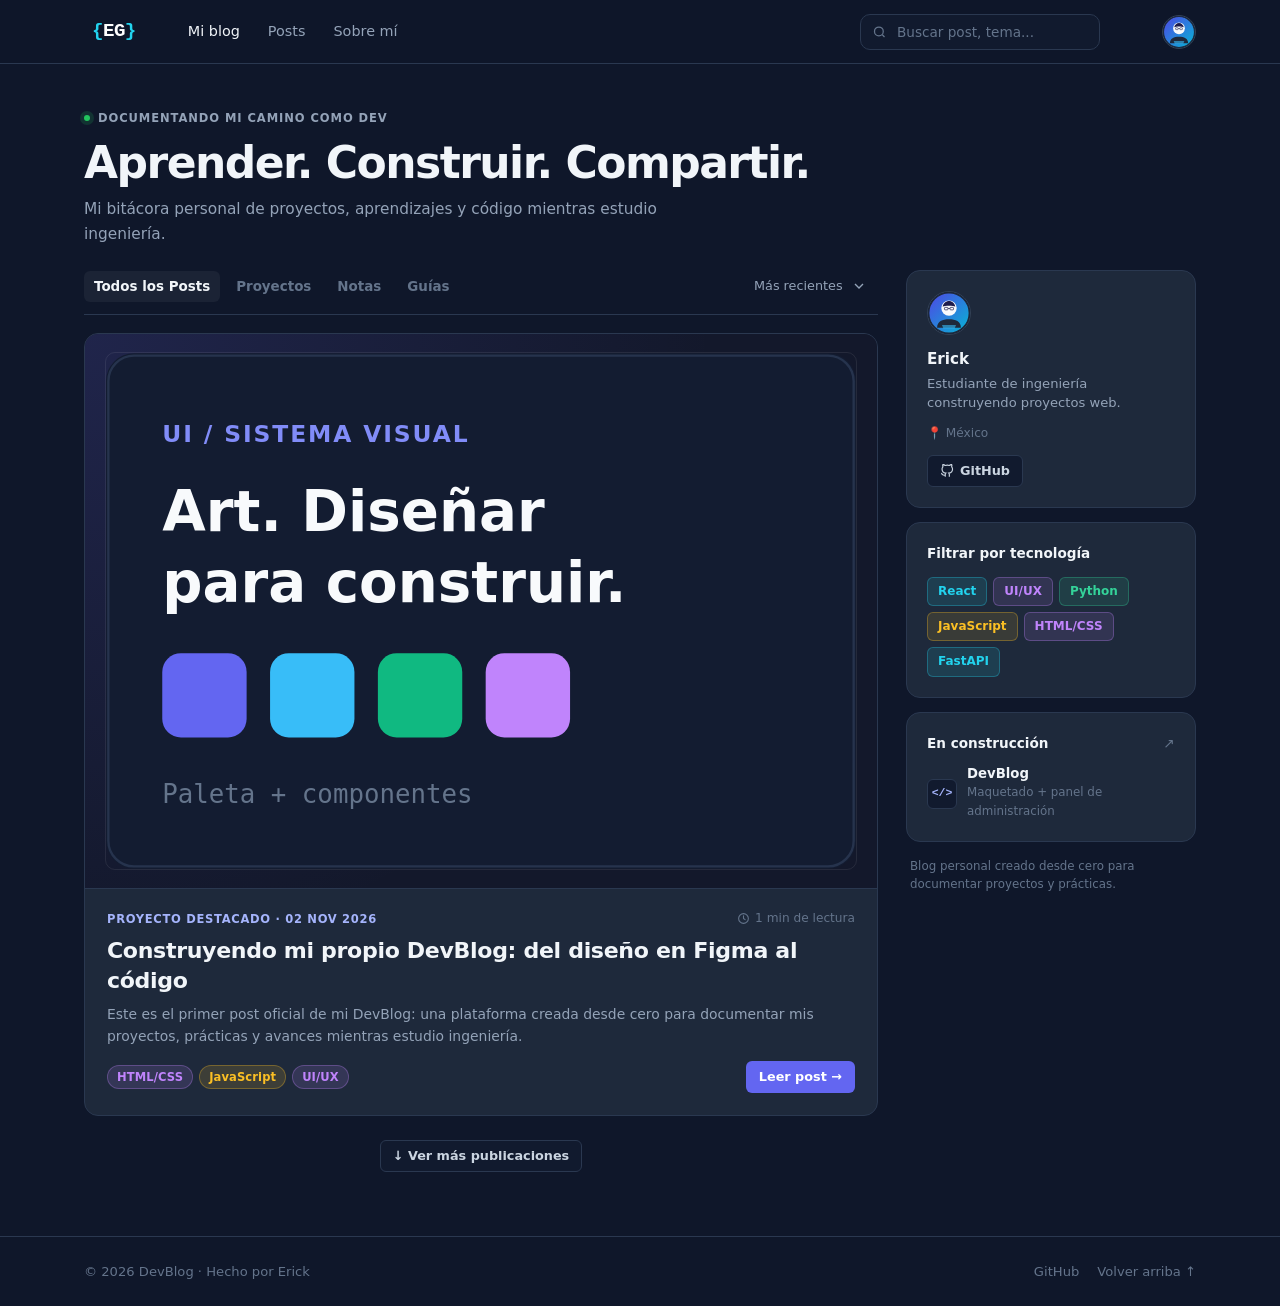
==== commit 8e23cab8: "fix: bloquear dashboard sin sesion, limpiar login, dejar solo post de DevBlog, subir foto de perfil " ====
--- a/index.html
+++ b/index.html
@@ -133,21 +133,7 @@
               <span class="build-icon">&lt;/&gt;</span>
               <div>
                 <span class="build-name">DevBlog</span>
-                <span class="build-desc">Maquetado + panel admin</span>
-              </div>
-            </li>
-            <li class="build-item">
-              <span class="build-icon">▦</span>
-              <div>
-                <span class="build-name">Kanban App</span>
-                <span class="build-desc">React + localStorage</span>
-              </div>
-            </li>
-            <li class="build-item">
-              <span class="build-icon">⚡</span>
-              <div>
-                <span class="build-name">API de notas</span>
-                <span class="build-desc">FastAPI + SQLite</span>
+                <span class="build-desc">Maquetado + panel de administración</span>
               </div>
             </li>
           </ul>
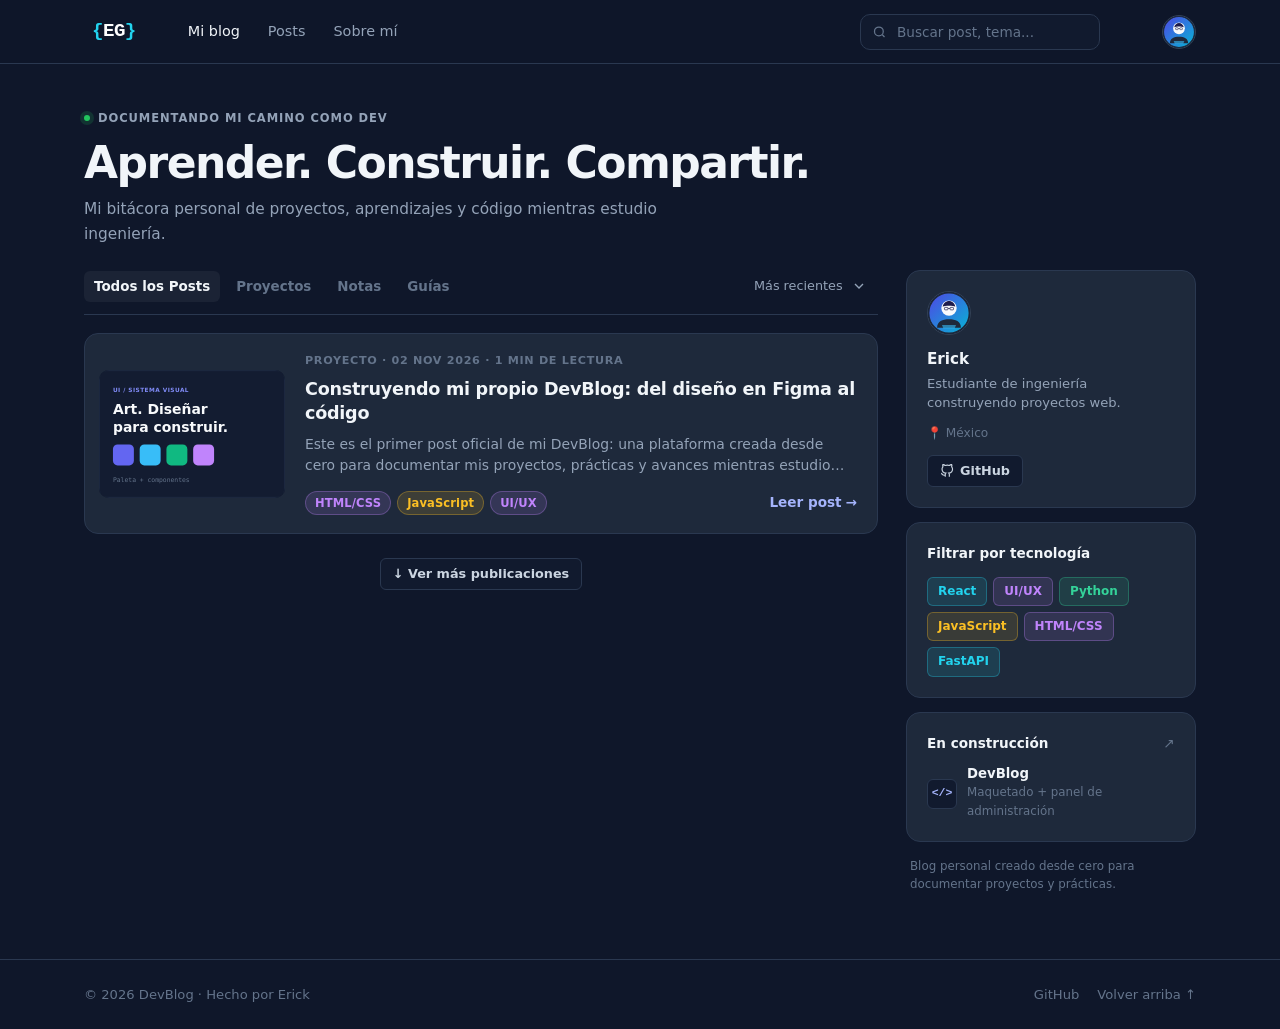
==== commit 75d7ab9b: "feat: hacer editables las tarjetas de perfil, tecnologias y en construccion desde la barra lateral y" ====
--- a/index.html
+++ b/index.html
@@ -96,48 +96,14 @@
       <!-- Columna derecha: Barra lateral -->
       <aside class="sidebar" id="sobre-mi" aria-label="Información del autor y filtros">
 
-        <!-- Tarjeta de perfil del autor -->
-        <div class="card profile-card">
-          <div class="profile-avatar-circle">
-            <img src="assets/images/avatar.svg" alt="Foto de perfil de Erick">
-          </div>
-          <div class="profile-info">
-            <p class="profile-name">Erick</p>
-            <p class="profile-bio">Estudiante de ingeniería construyendo proyectos web.</p>
-          </div>
-          <span class="profile-loc">📍 México</span>
-          <a href="https://github.com/Z3K-Erick" target="_blank" rel="noopener noreferrer" class="btn btn-secondary btn-sm">
-            <svg width="14" height="14" viewBox="0 0 24 24" fill="none" stroke="currentColor" stroke-width="2" aria-hidden="true">
-              <path d="M9 19c-5 1.5-5-2.5-7-3m14 6v-3.87a3.37 3.37 0 0 0-.94-2.61c3.14-.35 6.44-1.54 6.44-7A5.44 5.44 0 0 0 20 4.77 5.07 5.07 0 0 0 19.91 1S18.73.65 16 2.48a13.38 13.38 0 0 0-7 0C6.27.65 5.09 1 5.09 1A5.07 5.07 0 0 0 5 4.77a5.44 5.44 0 0 0-1.5 3.78c0 5.42 3.3 6.61 6.44 7A3.37 3.37 0 0 0 9 18.13V22"></path>
-            </svg>
-            <span>GitHub</span>
-          </a>
-        </div>
+        <!-- Tarjeta de perfil del autor (dinámica y editable por el admin) -->
+        <div class="card profile-card" id="sidebar-profile-card"></div>
 
-        <!-- Filtrar por tecnología -->
-        <div class="card">
-          <div class="sidebar-head">
-            <h2 class="sidebar-title">Filtrar por tecnología</h2>
-          </div>
-          <div class="tech-filters" id="tech-filters"></div>
-        </div>
+        <!-- Filtrar por tecnología (dinámica y editable por el admin) -->
+        <div class="card" id="sidebar-tech-card"></div>
 
-        <!-- En construcción -->
-        <div class="card">
-          <div class="sidebar-head">
-            <h2 class="sidebar-title">En construcción</h2>
-            <span class="muted">↗</span>
-          </div>
-          <ul class="build-list">
-            <li class="build-item">
-              <span class="build-icon">&lt;/&gt;</span>
-              <div>
-                <span class="build-name">DevBlog</span>
-                <span class="build-desc">Maquetado + panel de administración</span>
-              </div>
-            </li>
-          </ul>
-        </div>
+        <!-- En construcción (dinámica y editable por el admin) -->
+        <div class="card" id="sidebar-build-card"></div>
 
         <p class="sidebar-note">
           Blog personal creado desde cero para documentar proyectos y prácticas.
--- a/css/blog.css
+++ b/css/blog.css
@@ -219,12 +219,20 @@
 
 /* Variante destacada (arriba del feed) */
 .post-card--featured .post-card-media {
-  padding: 18px 20px;
+  display: flex;
+  align-items: center;
+  justify-content: center;
+  padding: 16px 20px;
   background: radial-gradient(circle at top left, rgba(99, 102, 241, 0.16), transparent 65%), #13182b;
   border-bottom: 1px solid var(--border);
 }
 
 .post-card--featured .post-card-media img {
+  width: auto;
+  max-width: 340px;
+  max-height: 190px;
+  height: auto;
+  object-fit: contain;
   border-radius: var(--radius);
   border: 1px solid rgba(255, 255, 255, 0.08);
 }
@@ -280,6 +288,55 @@
   display: flex;
   flex-direction: column;
   align-items: flex-start;
+  gap: 12px;
+}
+
+.sidebar-card-top {
+  display: flex;
+  align-items: center;
+  justify-content: space-between;
+  width: 100%;
+}
+
+.sidebar-edit-form {
+  display: flex;
+  flex-direction: column;
+  gap: 10px;
+  width: 100%;
+}
+
+.build-edit-list {
+  display: flex;
+  flex-direction: column;
+  gap: 10px;
+}
+
+.build-edit-row {
+  display: grid;
+  grid-template-columns: 54px minmax(0, 1fr) auto;
+  gap: 8px;
+  align-items: start;
+  padding: 10px;
+  border-radius: var(--radius);
+  background: var(--surface-sunken);
+  border: 1px solid var(--border);
+}
+
+.build-icon-input {
+  text-align: center;
+  font-family: var(--font-mono);
+  font-weight: 700;
+}
+
+.build-edit-fields {
+  display: flex;
+  flex-direction: column;
+  gap: 6px;
+}
+
+.form-grid-2 {
+  display: grid;
+  grid-template-columns: repeat(auto-fit, minmax(180px, 1fr));
   gap: 12px;
 }
 
@@ -570,10 +627,17 @@
 }
 
 .prose-figure-body {
+  display: flex;
+  justify-content: center;
   padding: 16px;
 }
 
 .prose-figure-body img {
+  width: auto;
+  max-width: 420px;
+  max-height: 240px;
+  height: auto;
+  object-fit: contain;
   border-radius: var(--radius);
 }
 
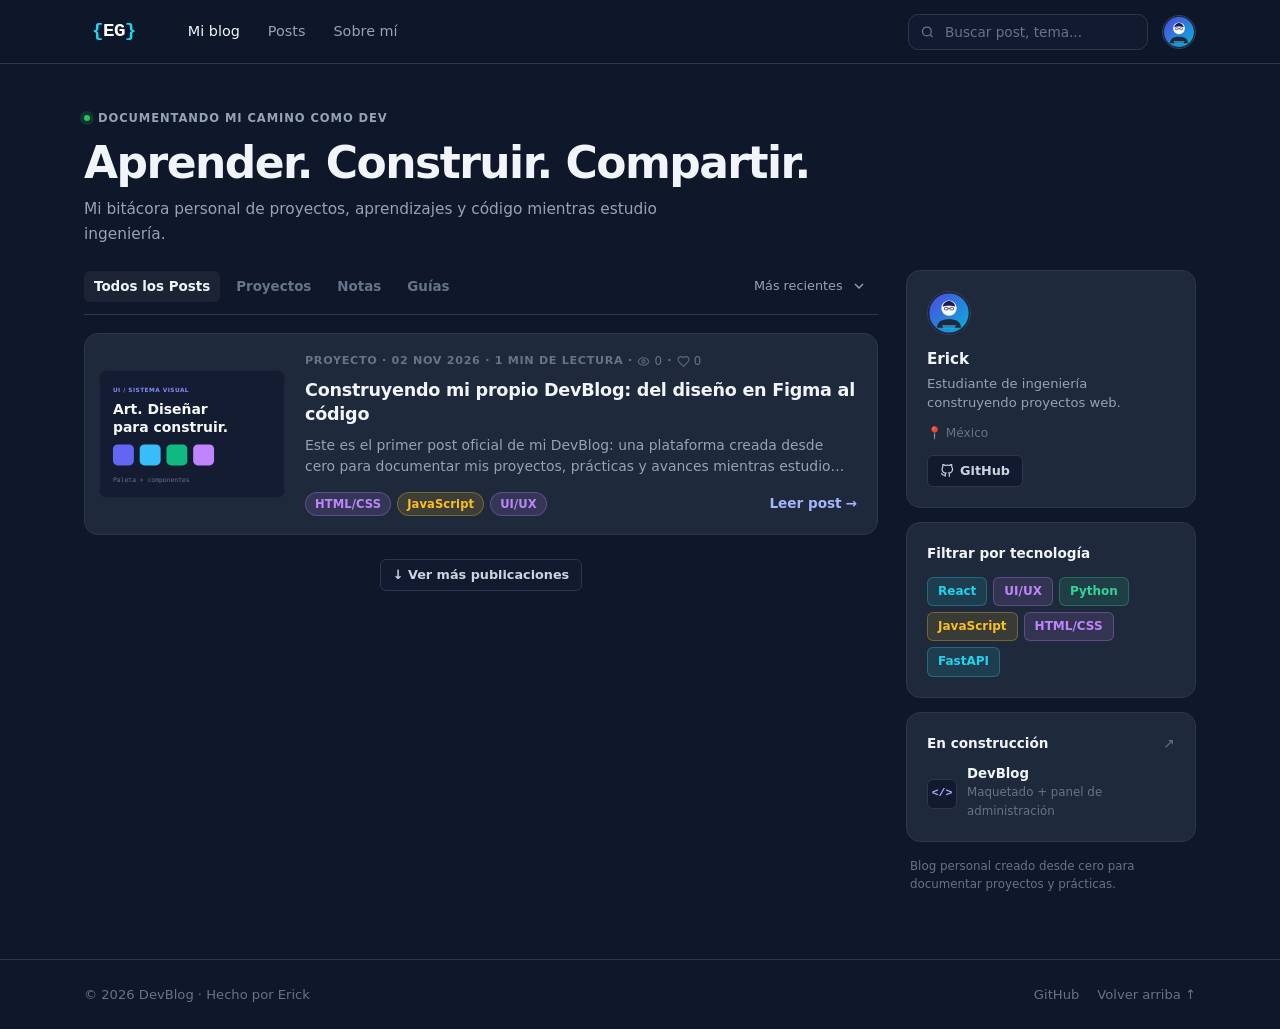
==== commit d1401886: "chore(landing): eliminar restos de acceso y edicion del CMS en el blog publico" ====
--- a/index.html
+++ b/index.html
@@ -14,7 +14,7 @@
   <!-- ========================================================================
        HEADER PÚBLICO
        - Logo {EG} con inversión de colores cian y blanco al pasar el cursor
-       - Botón invisible al lado de la foto de perfil + avatar circular
+       - Avatar circular con enlace a la sección Sobre mí
        ======================================================================== -->
   <header class="site-header">
     <div class="container header-inner">
@@ -37,13 +37,10 @@
           <input type="search" placeholder="Buscar post, tema..." aria-label="Buscar publicaciones">
         </form>
 
-        <!-- Botón invisible al lado de la foto de perfil para activar el Modal de Login -->
-        <button type="button" class="secret-login-btn" id="secret-login-btn" aria-label="Acceso administrador"></button>
-
-        <!-- Foto de perfil circular (también abre el login / dashboard) -->
-        <button type="button" class="avatar-btn" id="avatar-btn" aria-label="Perfil de autor">
+        <!-- Foto de perfil circular -->
+        <a href="#sobre-mi" class="avatar-btn" id="avatar-btn" aria-label="Sobre el autor">
           <img src="assets/images/avatar.svg" alt="Foto de perfil">
-        </button>
+        </a>
       </div>
     </div>
   </header>
--- a/css/style.css
+++ b/css/style.css
@@ -277,24 +277,10 @@
   box-shadow: var(--ring);
 }
 
-/* Botón invisible al lado de la foto de perfil + Avatar */
-.secret-login-btn {
-  width: 34px;
-  height: 34px;
-  border-radius: var(--radius-sm);
-  background: transparent;
-  border: 1px solid transparent;
-  opacity: 0;
-  cursor: pointer;
-}
-
-.secret-login-btn:focus-visible {
-  opacity: 0.4;
-  border-color: var(--primary);
-}
-
+/* Avatar */
 .avatar-btn {
   position: relative;
+  display: inline-flex;
   flex-shrink: 0;
   width: 34px;
   height: 34px;
@@ -314,18 +300,6 @@
 .avatar-btn:hover {
   border-color: var(--primary);
   transform: scale(1.05);
-}
-
-.avatar-btn.is-admin::after {
-  content: '';
-  position: absolute;
-  right: -2px;
-  bottom: -2px;
-  width: 11px;
-  height: 11px;
-  border-radius: 50%;
-  background: var(--success);
-  border: 2px solid var(--bg);
 }
 
 /* --------------------------------------------------------------------------
--- a/css/blog.css
+++ b/css/blog.css
@@ -848,6 +848,117 @@
 }
 
 /* --------------------------------------------------------------------------
+   Telemetría y Métricas (Vistas y Likes en Feed y Post)
+   -------------------------------------------------------------------------- */
+.post-meta-stat {
+  display: inline-flex;
+  align-items: center;
+  gap: 4px;
+  color: var(--text-faint);
+  font-size: 0.74rem;
+  font-weight: 500;
+  vertical-align: middle;
+}
+
+.post-meta-stat svg {
+  opacity: 0.85;
+}
+
+.post-card-meta-group {
+  display: inline-flex;
+  align-items: center;
+  gap: 10px;
+}
+
+.post-actions-bar {
+  display: flex;
+  align-items: center;
+  justify-content: space-between;
+  flex-wrap: wrap;
+  gap: 12px;
+  margin-top: 24px;
+  padding: 12px 18px;
+  background: var(--surface);
+  border: 1px solid var(--border);
+  border-radius: var(--radius);
+}
+
+.post-actions-left {
+  display: flex;
+  align-items: center;
+  gap: 12px;
+}
+
+.post-like-btn {
+  display: inline-flex;
+  align-items: center;
+  gap: 8px;
+  padding: 7px 14px;
+  border-radius: var(--radius-full);
+  background: var(--surface-sunken);
+  border: 1px solid var(--border);
+  color: var(--text-soft);
+  font-size: 0.84rem;
+  font-weight: 600;
+  cursor: pointer;
+  transition: background var(--ease), border-color var(--ease), color var(--ease), transform var(--ease);
+}
+
+.post-like-btn:hover {
+  background: var(--surface-hover);
+  border-color: rgba(244, 63, 94, 0.4);
+  color: #fb7185;
+}
+
+.post-like-btn:active {
+  transform: scale(0.97);
+}
+
+.post-like-btn.is-liked {
+  background: rgba(244, 63, 94, 0.15);
+  border-color: rgba(244, 63, 94, 0.5);
+  color: #f43f5e;
+}
+
+.post-like-btn.is-liked .like-icon {
+  fill: currentColor;
+  transform: scale(1.08);
+}
+
+.post-like-btn .like-icon {
+  transition: transform var(--ease), fill var(--ease);
+}
+
+.post-like-btn .like-count {
+  display: inline-block;
+  padding: 1px 7px;
+  border-radius: var(--radius-full);
+  background: rgba(255, 255, 255, 0.08);
+  font-size: 0.78rem;
+  font-family: var(--font-mono);
+  font-weight: 600;
+}
+
+.post-views-badge {
+  display: inline-flex;
+  align-items: center;
+  gap: 6px;
+  color: var(--text-faint);
+  font-size: 0.8rem;
+}
+
+.post-metric-inline {
+  display: inline-flex;
+  align-items: center;
+  gap: 3px;
+  color: var(--text-faint);
+}
+
+.post-metric-inline svg {
+  vertical-align: -1px;
+}
+
+/* --------------------------------------------------------------------------
    Responsive
    -------------------------------------------------------------------------- */
 @media (max-width: 960px) {
